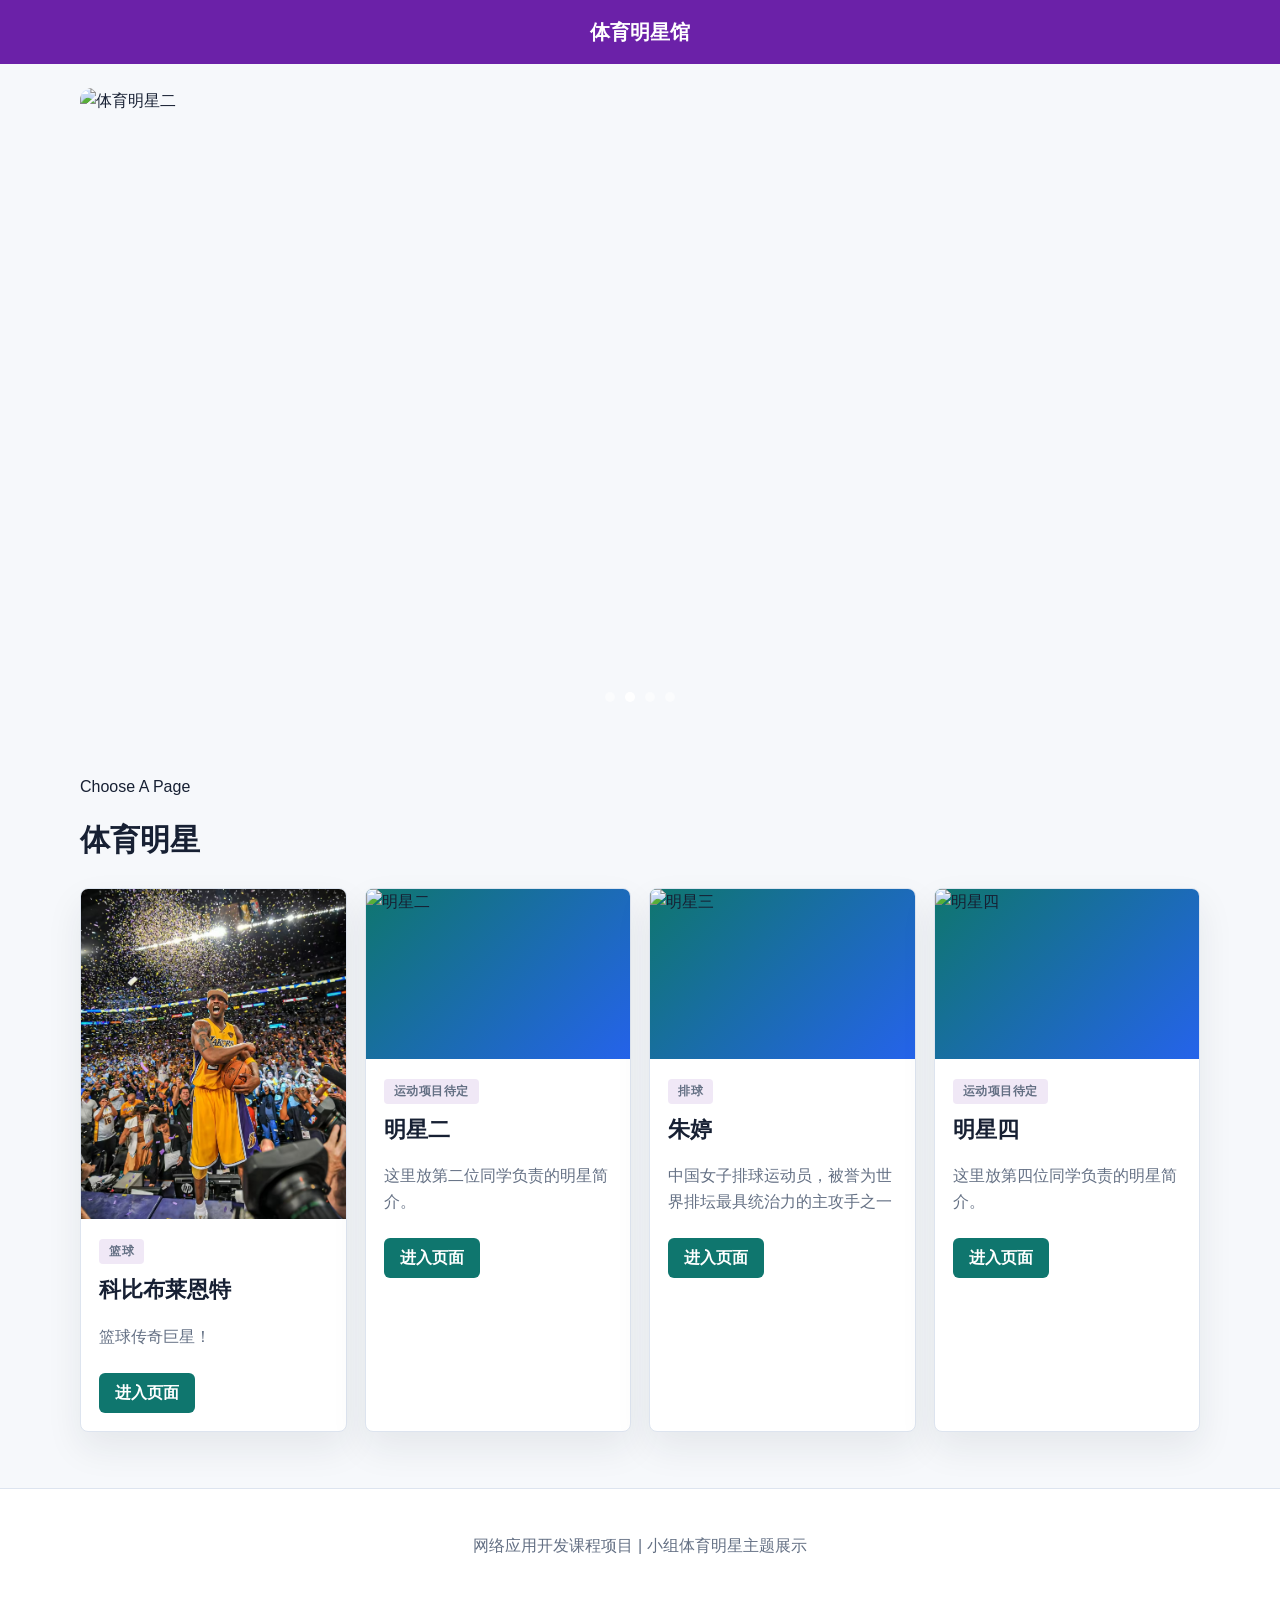
==== index.html @ 6e0d542e "添加朱婷" ====
<!DOCTYPE html>
<html lang="zh-CN">
<head>
  <meta charset="UTF-8">
  <meta name="viewport" content="width=device-width, initial-scale=1.0">
  <title>体育明星馆</title>
  <link rel="stylesheet" href="./css/main.css">
</head>
<body>
  <header class="site-header">
    <nav class="nav-bar" aria-label="主导航">
            <a class="brand" href="./index.html">体育明星馆</a>
    </nav>
  </header>

  <main>
    <section class="hero carousel" id="heroCarousel">
      <div class="carousel-track" id="carouselTrack">
        <a class="carousel-slide" href="./pages/zy/kobe.html">
          <img src="./picture/kebi.jpg" alt="科比布莱恩特">
        </a>
        <a class="carousel-slide" href="./pages/star2/index.html">
          <img src="https://images.unsplash.com/photo-1526237589252-09fe261e9edf?w=800&h=450&fit=crop" alt="体育明星二">
        </a>
        <a class="carousel-slide" href="./pages/star3/index.html">
          <img src="./picture/zhu-ting.jpg" alt="体育明星三">
        </a>
        <a class="carousel-slide" href="./pages/star4/index.html">
          <img src="https://images.unsplash.com/photo-1517649763962-0c623066013b?w=800&h=450&fit=crop" alt="体育明星四">
        </a>
      </div>
      <div class="carousel-indicators" id="carouselIndicators"></div>
    </section>

    <section class="section-wrap" aria-labelledby="gallery-title">
      <div class="section-heading">
        <p class="eyebrow">Choose A Page</p>
        <h2 id="gallery-title">体育明星</h2>
      </div>
            <div class="star-grid">
        <article class="star-card">
          <div class="card-media">
            <img src="./picture/kebi.jpg" alt="明星一" loading="lazy">
          </div>
          <div class="card-body">
            <p class="sport-tag">篮球</p>
            <h3>科比布莱恩特</h3>
            <p>篮球传奇巨星！</p>
            <a class="button" href="./pages/zy/kobe.html">进入页面</a>
          </div>
        </article>

        <article class="star-card">
          <div class="card-media">
            <img src="https://images.unsplash.com/photo-1526237589252-09fe261e9edf?w=400&h=260&fit=crop" alt="明星二" loading="lazy">
          </div>
          <div class="card-body">
            <p class="sport-tag">运动项目待定</p>
            <h3>明星二</h3>
            <p>这里放第二位同学负责的明星简介。</p>
            <a class="button" href="./pages/star2/index.html">进入页面</a>
          </div>
        </article>

        <article class="star-card">
          <div class="card-media">
            <img src="https://images.unsplash.com/photo-1552674605-db6ffd4facb5?w=400&h=260&fit=crop" alt="明星三" loading="lazy">
          </div>
          <div class="card-body">
            <p class="sport-tag">排球</p>
            <h3>朱婷</h3>
            <p>中国女子排球运动员，被誉为世界排坛最具统治力的主攻手之一</p>
            <a class="button" href="./pages/star3/index.html">进入页面</a>
          </div>
        </article>

        <article class="star-card">
          <div class="card-media">
            <img src="https://images.unsplash.com/photo-1517649763962-0c623066013b?w=400&h=260&fit=crop" alt="明星四" loading="lazy">
          </div>
          <div class="card-body">
            <p class="sport-tag">运动项目待定</p>
            <h3>明星四</h3>
            <p>这里放第四位同学负责的明星简介。</p>
            <a class="button" href="./pages/star4/index.html">进入页面</a>
          </div>
        </article>
      </div>
    </section>
  </main>

  <footer class="site-footer">
    <p>网络应用开发课程项目 | 小组体育明星主题展示</p>
  </footer>

  <script src="./js/main.js"></script>
</body>
</html>
---- css/main.css ----
:root {
  --bg: #f6f8fb;
  --panel: #ffffff;
  --text: #172033;
  --muted: #647084;
  --line: #dde4ef;
  --accent: #0f766e;
  --accent-dark: #115e59;
  --warm: #f97316;
}
* {
  box-sizing: border-box;
}

body {
  margin: 0;
  font-family: Arial, "Microsoft YaHei", sans-serif;
  color: var(--text);
  background: var(--bg);
  line-height: 1.6;
}

a {
  color: inherit;
  text-decoration: none;
}

.site-header {
  position: sticky;
  top: 0;
  z-index: 10;
  background: #6b21a8;
}

.nav-bar {
  width: min(1120px, calc(100% - 32px));
  margin: 0 auto;
  min-height: 64px;
  display: flex;
  align-items: center;
  justify-content: center;
  gap: 24px;
}

.brand {
  font-size: 20px;
  font-weight: 800;
  color: #ffffff;
}

  

.hero {
  position: relative;
  width: 100%;
  max-width: 1120px;
  margin: 24px auto;
  overflow: hidden;
  border-radius: 12px;
  aspect-ratio: 16 / 9;
  transition: transform 0.3s ease, box-shadow 0.3s ease;
  cursor: pointer;
}

.hero:hover {
  transform: translateY(-6px);
  box-shadow: 0 20px 40px rgba(0, 0, 0, 0.25);
}

.carousel-track {
  display: flex;
  width: 100%;
  height: 100%;
  transition: transform 0.5s ease;
}

.carousel-slide {
  flex: 0 0 100%;
  height: 100%;
  display: block;
}

.carousel-slide img {
  display: block;
  width: 100%;
  height: 100%;
  object-fit: cover;
}

.carousel-indicators {
  position: absolute;
  bottom: 16px;
  left: 50%;
  transform: translateX(-50%);
  z-index: 3;
  display: flex;
  gap: 10px;
}

.carousel-indicators span {
  width: 10px;
  height: 10px;
  border-radius: 50%;
  background: rgba(255, 255, 255, 0.5);
  cursor: pointer;
  transition: background 0.3s;
}

.carousel-indicators span.active {
  background: #ffffff;
}

.section-wrap {
  width: min(1120px, calc(100% - 32px));
  margin: 56px auto;
}

.section-heading {
  margin-bottom: 24px;
}

.section-heading h2 {
  margin: 0;
  font-size: 30px;
}

.star-grid {
  display: grid;
  grid-template-columns: repeat(4, minmax(0, 1fr));
  gap: 18px;
}

.star-card {
  overflow: hidden;
  background: var(--panel);
  border: 1px solid var(--line);
  border-radius: 8px;
  box-shadow: 0 16px 36px rgba(23, 32, 51, 0.08);
}

.card-media {
  min-height: 170px;
  overflow: hidden;
  background: linear-gradient(135deg, #0f766e, #2563eb);
}

.card-media img {
  display: block;
  width: 100%;
  height: 100%;
  object-fit: cover;
}

.card-body {
  padding: 18px;
}

.sport-tag {
  display: inline-block;
  margin: 0 0 8px;
  padding: 3px 10px;
  color: #6b21a8;
  font-size: 12px;
  font-weight: 700;
  letter-spacing: 0.5px;
  text-transform: uppercase;
  background: rgba(107, 33, 168, 0.1);
  border-radius: 4px;
}

.card-body h3 {
  margin: 0 0 8px;
  font-size: 22px;
}

.card-body p {
  color: var(--muted);
}

.button {
  display: inline-flex;
  align-items: center;
  justify-content: center;
  min-height: 40px;
  margin-top: 8px;
  padding: 0 16px;
  color: #ffffff;
  background: var(--accent);
  border-radius: 6px;
  font-weight: 700;
}

.button:hover {
  background: var(--accent-dark);
}

.site-footer {
  padding: 28px 16px;
  color: var(--muted);
  text-align: center;
  border-top: 1px solid var(--line);
  background: #ffffff;
}

@media (max-width: 900px) {
  .star-grid {
    grid-template-columns: repeat(2, minmax(0, 1fr));
  }
}

@media (max-width: 640px) {
  .nav-bar {
    align-items: flex-start;
    flex-direction: column;
    padding: 14px 0;
  }

  .star-grid {
    grid-template-columns: 1fr;
  }
}
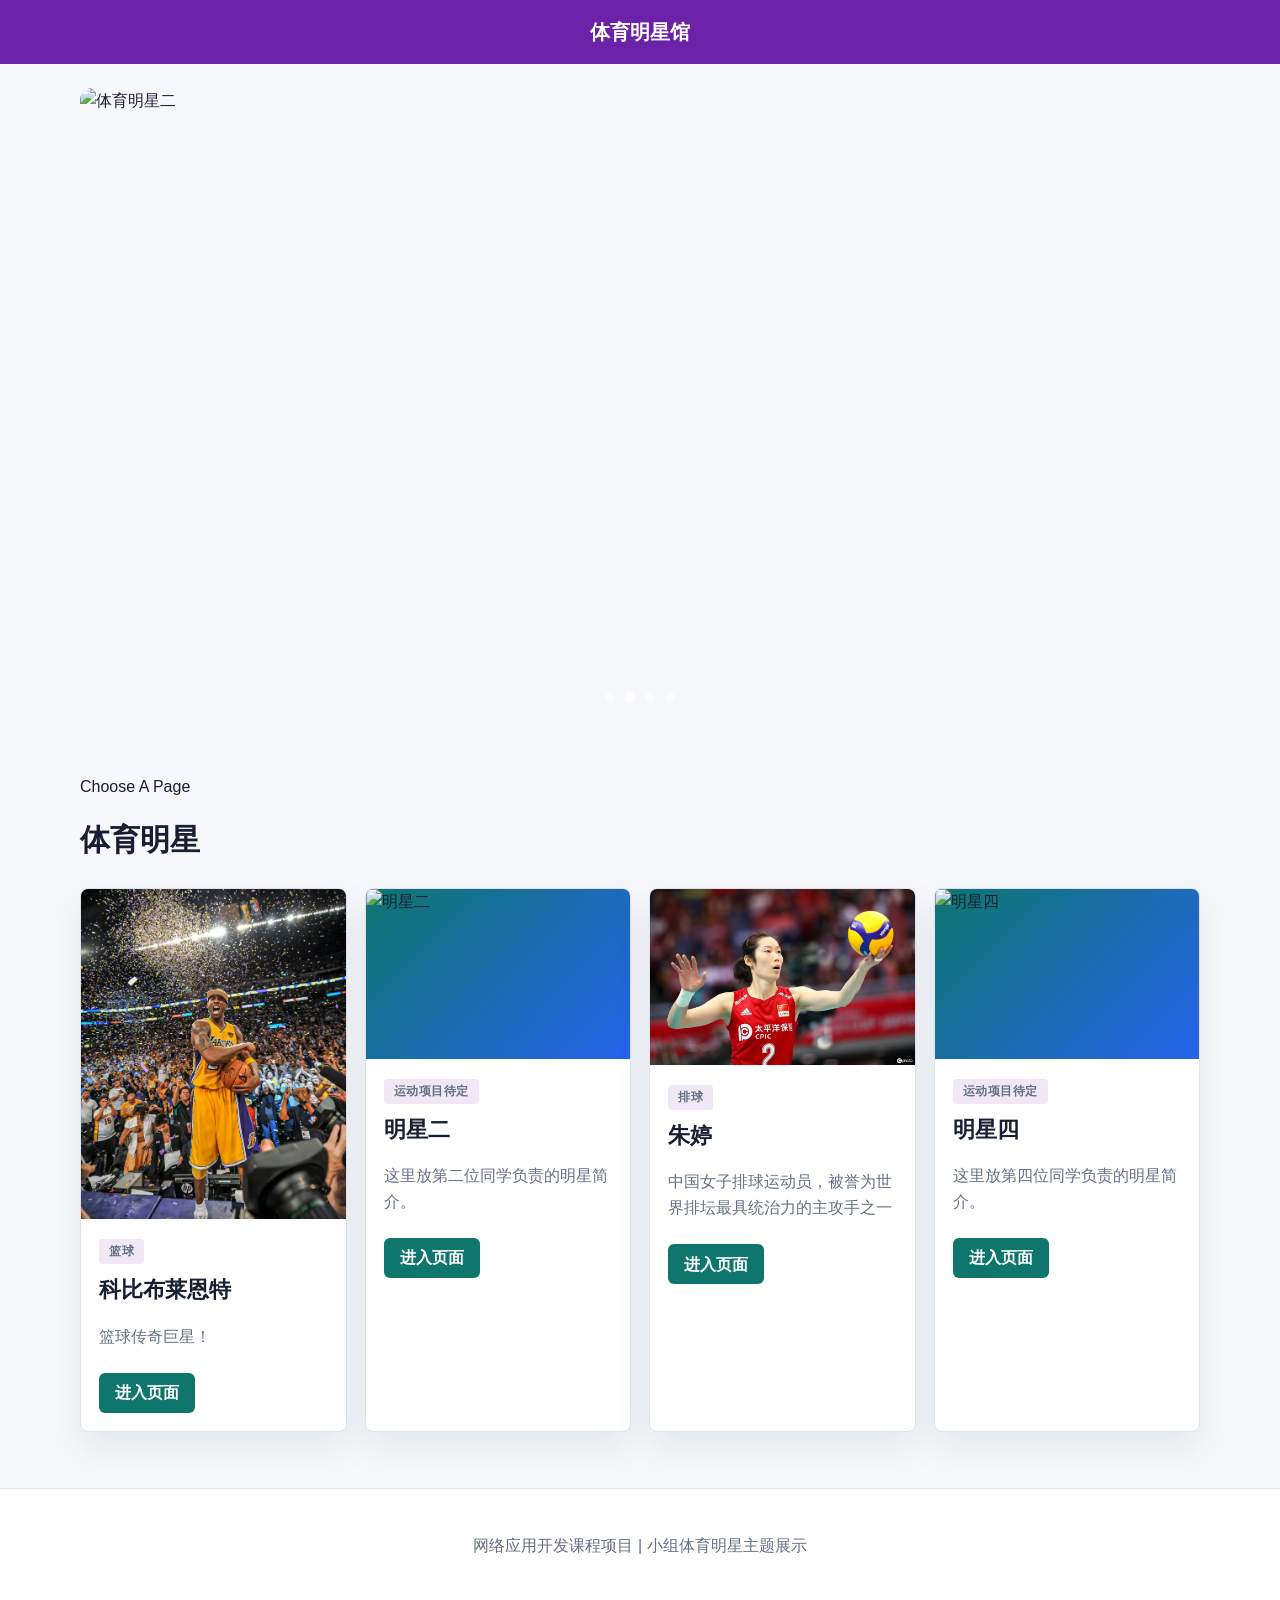
==== commit c474074c: "更新明星三的图片路径为本地文件" ====
--- a/index.html
+++ b/index.html
@@ -64,7 +64,7 @@
 
         <article class="star-card">
           <div class="card-media">
-            <img src="https://images.unsplash.com/photo-1552674605-db6ffd4facb5?w=400&h=260&fit=crop" alt="明星三" loading="lazy">
+            <img src="./picture/zhu-ting.jpg" alt="明星三" loading="lazy">
           </div>
           <div class="card-body">
             <p class="sport-tag">排球</p>
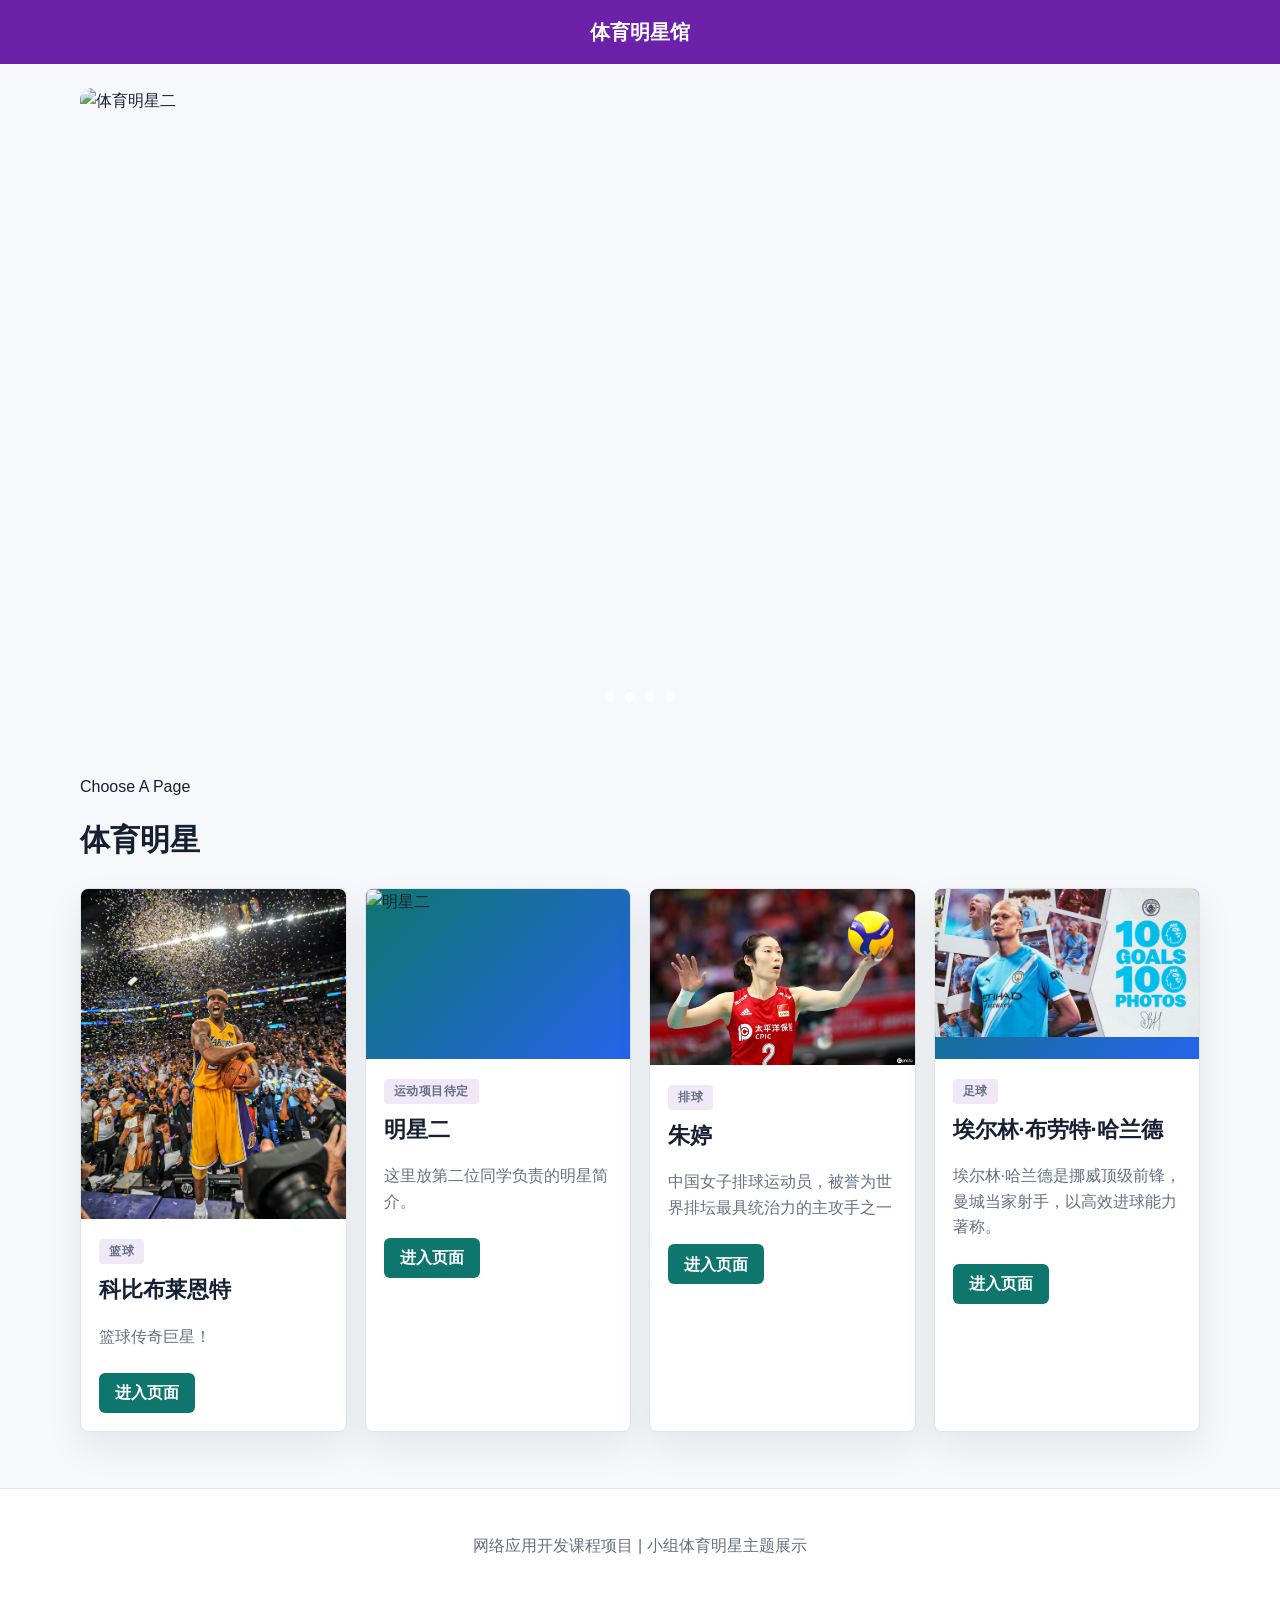
==== commit dd45b3e9: "更新明星四的图片路径" ====
--- a/index.html
+++ b/index.html
@@ -26,7 +26,7 @@
           <img src="./picture/zhu-ting.jpg" alt="体育明星三">
         </a>
         <a class="carousel-slide" href="./pages/star4/index.html">
-          <img src="https://images.unsplash.com/photo-1517649763962-0c623066013b?w=800&h=450&fit=crop" alt="体育明星四">
+          <img src="./pages/star4/assets/haaland-100-photos-poster.webp" alt="体育明星四">
         </a>
       </div>
       <div class="carousel-indicators" id="carouselIndicators"></div>
@@ -76,12 +76,12 @@
 
         <article class="star-card">
           <div class="card-media">
-            <img src="https://images.unsplash.com/photo-1517649763962-0c623066013b?w=400&h=260&fit=crop" alt="明星四" loading="lazy">
+            <img src="./pages/star4/assets/haaland-100-photos-poster.webp" alt="明星四" loading="lazy">
           </div>
           <div class="card-body">
-            <p class="sport-tag">运动项目待定</p>
-            <h3>明星四</h3>
-            <p>这里放第四位同学负责的明星简介。</p>
+            <p class="sport-tag">足球</p>
+            <h3>埃尔林·布劳特·哈兰德</h3>
+            <p>埃尔林·哈兰德是挪威顶级前锋，曼城当家射手，以高效进球能力著称。</p>
             <a class="button" href="./pages/star4/index.html">进入页面</a>
           </div>
         </article>
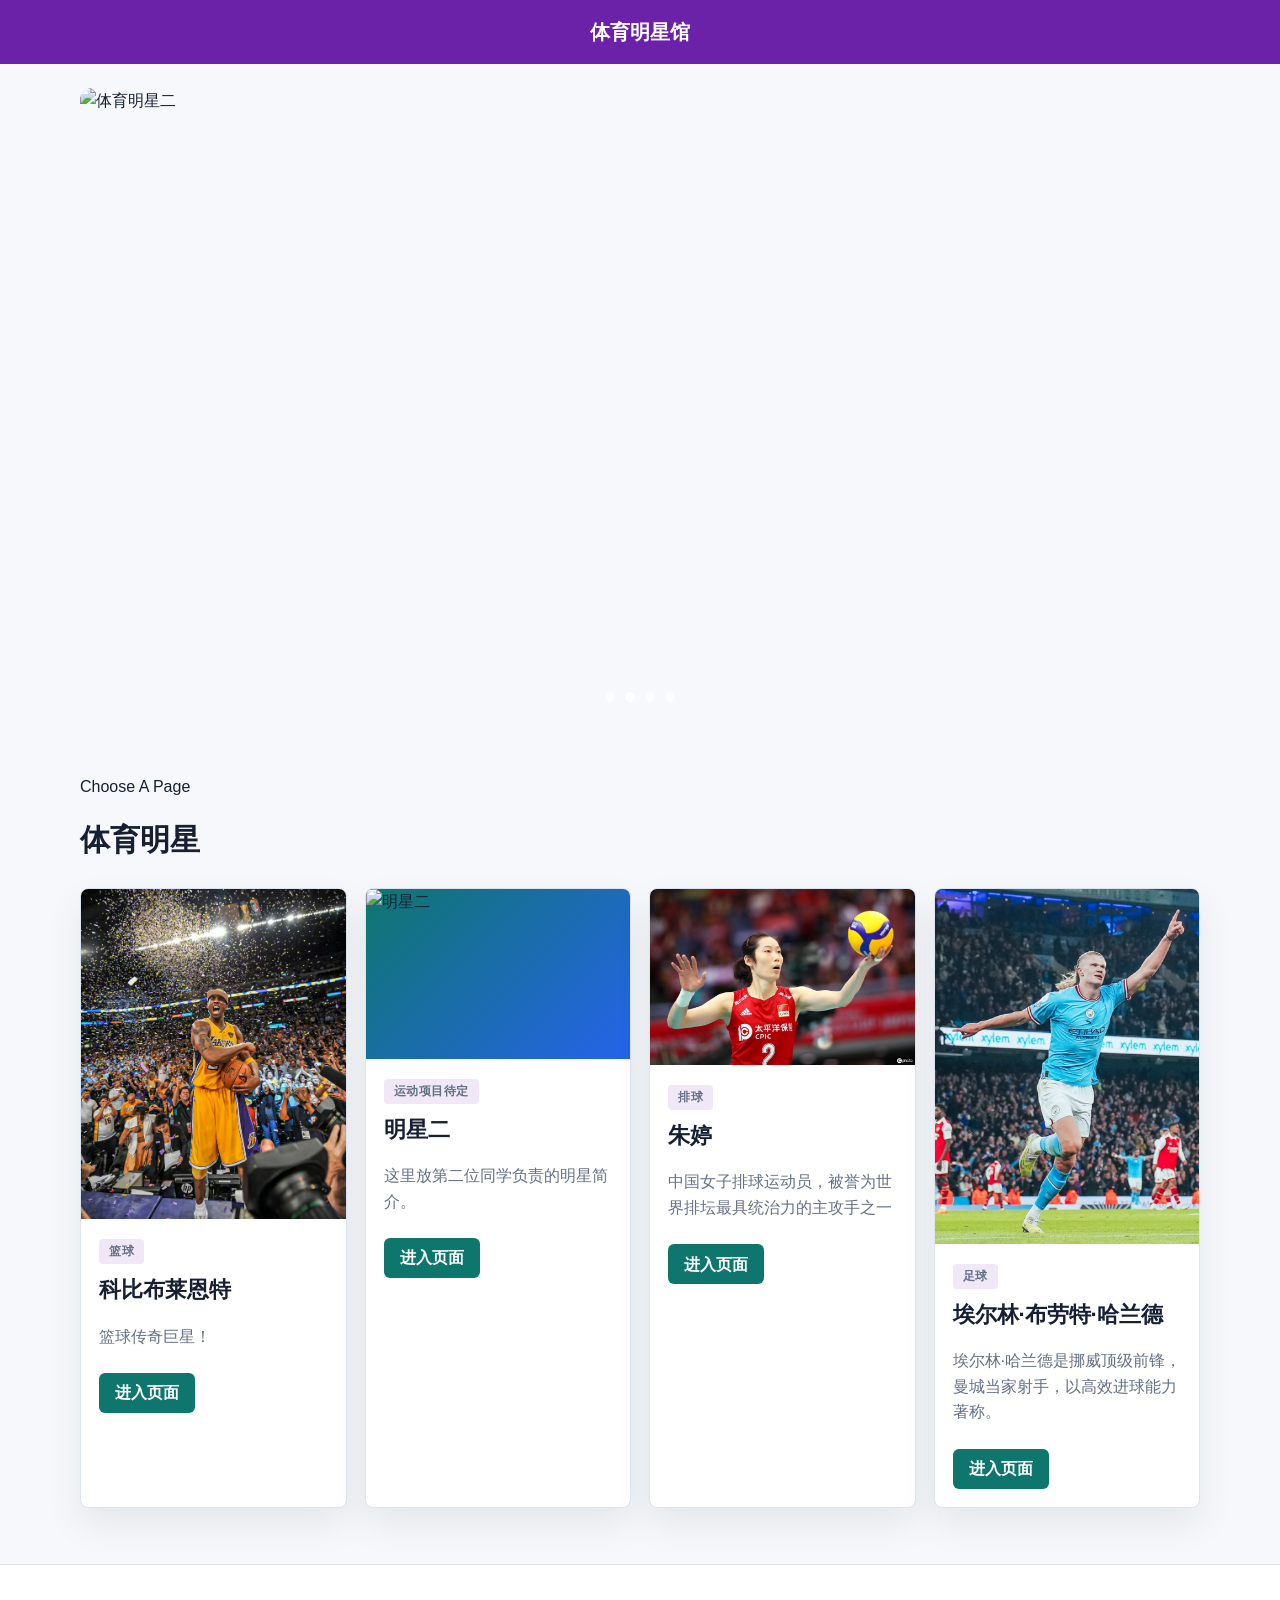
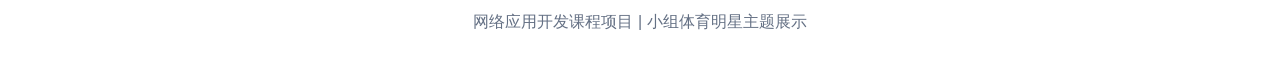
==== commit 9a3b0544: "更新明星四" ====
--- a/index.html
+++ b/index.html
@@ -76,7 +76,7 @@
 
         <article class="star-card">
           <div class="card-media">
-            <img src="./pages/star4/assets/haaland-100-photos-poster.webp" alt="明星四" loading="lazy">
+            <img src="./pages/star4/assets/aaaaaaaassss2.jpg" alt="明星四" loading="lazy">
           </div>
           <div class="card-body">
             <p class="sport-tag">足球</p>
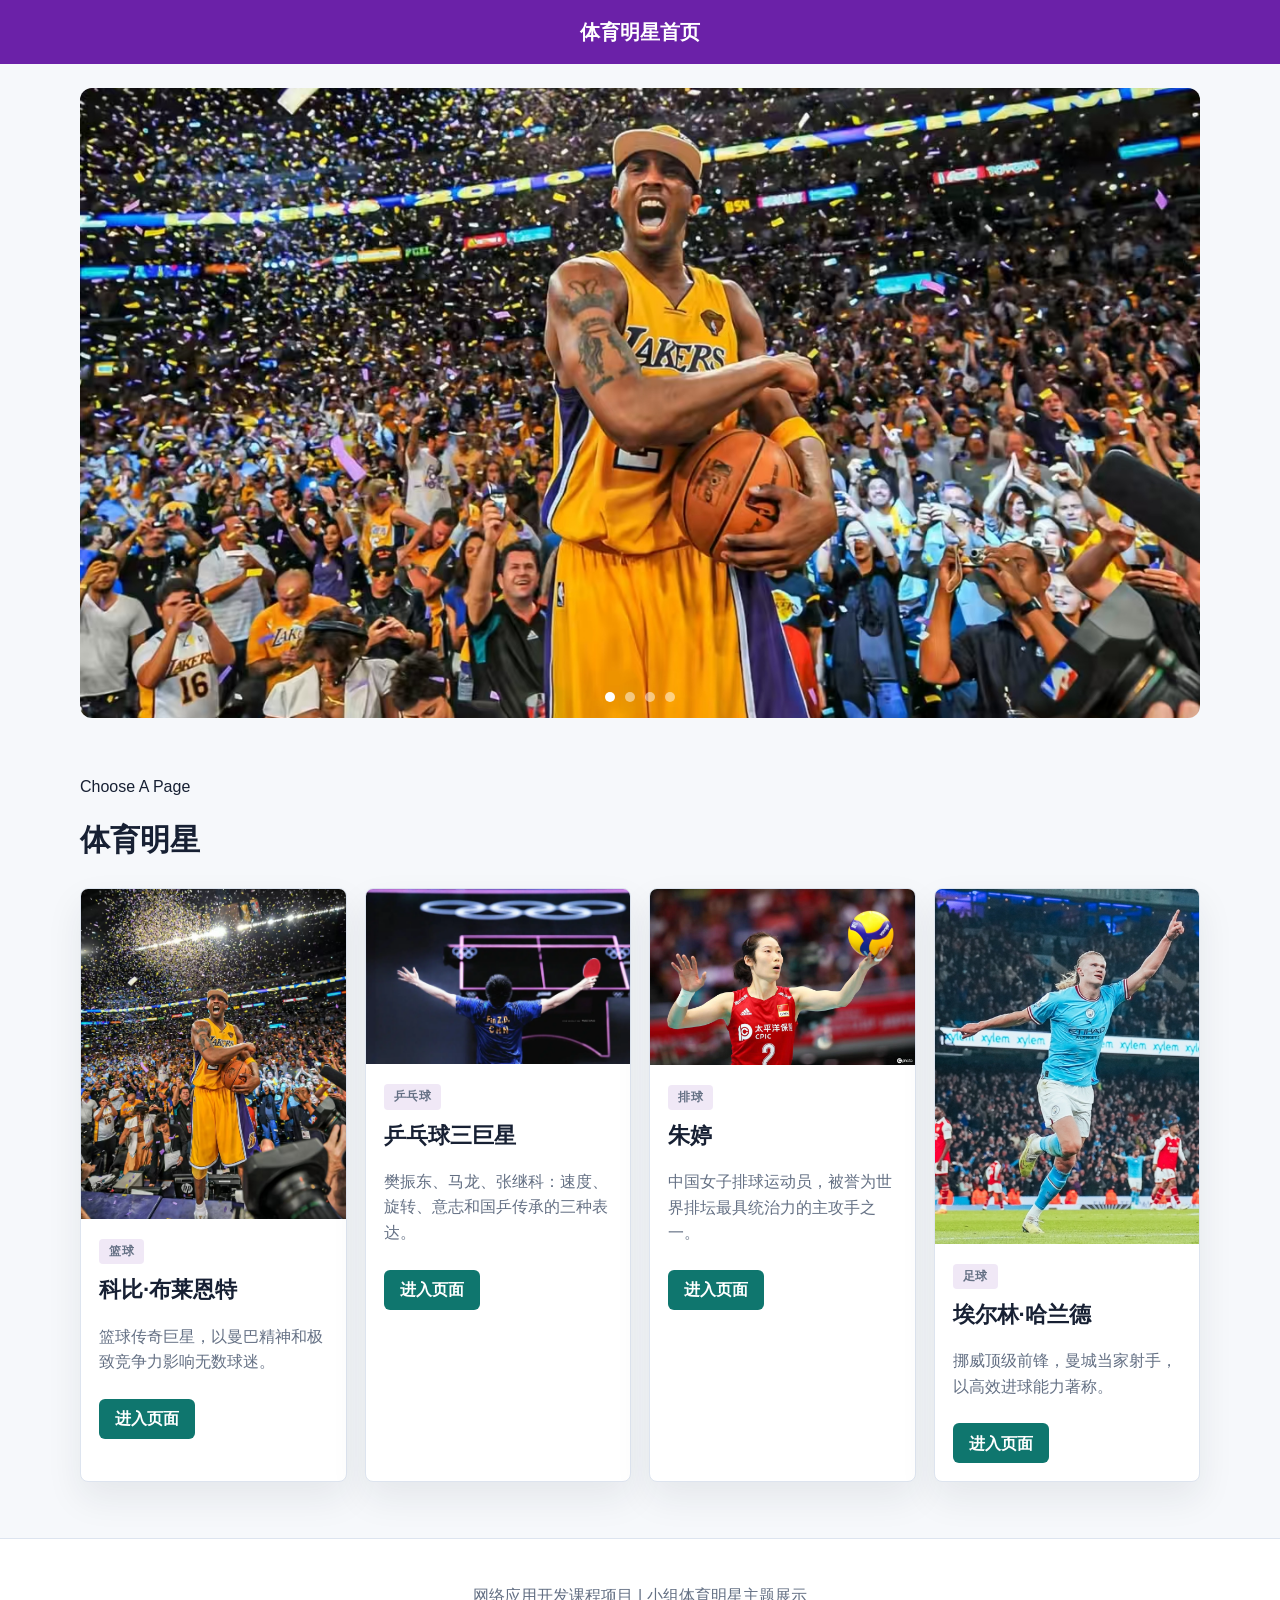
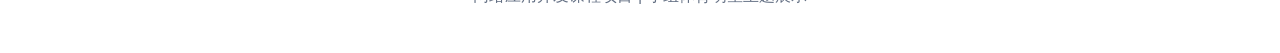
==== commit 3aa1c232: "增强 star2 页面，添加新的动画与样式 使用 Intersection Observer 为各区块及子元素实现了交错显示动画。 更新 CSS 变量，以改进主题配置与样式一致性。 重新设计主视觉区，" ====
--- a/index.html
+++ b/index.html
@@ -3,13 +3,13 @@
 <head>
   <meta charset="UTF-8">
   <meta name="viewport" content="width=device-width, initial-scale=1.0">
-  <title>体育明星馆</title>
+  <title>体育明星首页</title>
   <link rel="stylesheet" href="./css/main.css">
 </head>
 <body>
   <header class="site-header">
     <nav class="nav-bar" aria-label="主导航">
-            <a class="brand" href="./index.html">体育明星馆</a>
+      <a class="brand" href="./index.html">体育明星首页</a>
     </nav>
   </header>
 
@@ -20,13 +20,13 @@
           <img src="./picture/kebi.jpg" alt="科比布莱恩特">
         </a>
         <a class="carousel-slide" href="./pages/star2/index.html">
-          <img src="https://images.unsplash.com/photo-1526237589252-09fe261e9edf?w=800&h=450&fit=crop" alt="体育明星二">
+          <img src="./pages/star2/assets/fan-zhendong-1.png" alt="乒乓球三巨星">
         </a>
         <a class="carousel-slide" href="./pages/star3/index.html">
-          <img src="./picture/zhu-ting.jpg" alt="体育明星三">
+          <img src="./picture/zhu-ting.jpg" alt="朱婷">
         </a>
         <a class="carousel-slide" href="./pages/star4/index.html">
-          <img src="./pages/star4/assets/haaland-100-photos-poster.webp" alt="体育明星四">
+          <img src="./pages/star4/assets/haaland-100-photos-poster.webp" alt="埃尔林·哈兰德">
         </a>
       </div>
       <div class="carousel-indicators" id="carouselIndicators"></div>
@@ -37,51 +37,51 @@
         <p class="eyebrow">Choose A Page</p>
         <h2 id="gallery-title">体育明星</h2>
       </div>
-            <div class="star-grid">
+      <div class="star-grid">
         <article class="star-card">
           <div class="card-media">
-            <img src="./picture/kebi.jpg" alt="明星一" loading="lazy">
+            <img src="./picture/kebi.jpg" alt="科比布莱恩特" loading="lazy">
           </div>
           <div class="card-body">
             <p class="sport-tag">篮球</p>
-            <h3>科比布莱恩特</h3>
-            <p>篮球传奇巨星！</p>
+            <h3>科比·布莱恩特</h3>
+            <p>篮球传奇巨星，以曼巴精神和极致竞争力影响无数球迷。</p>
             <a class="button" href="./pages/zy/kobe.html">进入页面</a>
           </div>
         </article>
 
         <article class="star-card">
           <div class="card-media">
-            <img src="https://images.unsplash.com/photo-1526237589252-09fe261e9edf?w=400&h=260&fit=crop" alt="明星二" loading="lazy">
+            <img src="./pages/star2/assets/fan-zhendong-1.png" alt="乒乓球三巨星" loading="lazy">
           </div>
           <div class="card-body">
-            <p class="sport-tag">运动项目待定</p>
-            <h3>明星二</h3>
-            <p>这里放第二位同学负责的明星简介。</p>
+            <p class="sport-tag">乒乓球</p>
+            <h3>乒乓球三巨星</h3>
+            <p>樊振东、马龙、张继科：速度、旋转、意志和国乒传承的三种表达。</p>
             <a class="button" href="./pages/star2/index.html">进入页面</a>
           </div>
         </article>
 
         <article class="star-card">
           <div class="card-media">
-            <img src="./picture/zhu-ting.jpg" alt="明星三" loading="lazy">
+            <img src="./picture/zhu-ting.jpg" alt="朱婷" loading="lazy">
           </div>
           <div class="card-body">
             <p class="sport-tag">排球</p>
             <h3>朱婷</h3>
-            <p>中国女子排球运动员，被誉为世界排坛最具统治力的主攻手之一</p>
+            <p>中国女子排球运动员，被誉为世界排坛最具统治力的主攻手之一。</p>
             <a class="button" href="./pages/star3/index.html">进入页面</a>
           </div>
         </article>
 
         <article class="star-card">
           <div class="card-media">
-            <img src="./pages/star4/assets/aaaaaaaassss2.jpg" alt="明星四" loading="lazy">
+            <img src="./pages/star4/assets/aaaaaaaassss2.jpg" alt="埃尔林·哈兰德" loading="lazy">
           </div>
           <div class="card-body">
             <p class="sport-tag">足球</p>
-            <h3>埃尔林·布劳特·哈兰德</h3>
-            <p>埃尔林·哈兰德是挪威顶级前锋，曼城当家射手，以高效进球能力著称。</p>
+            <h3>埃尔林·哈兰德</h3>
+            <p>挪威顶级前锋，曼城当家射手，以高效进球能力著称。</p>
             <a class="button" href="./pages/star4/index.html">进入页面</a>
           </div>
         </article>
@@ -96,4 +96,3 @@
   <script src="./js/main.js"></script>
 </body>
 </html>
-
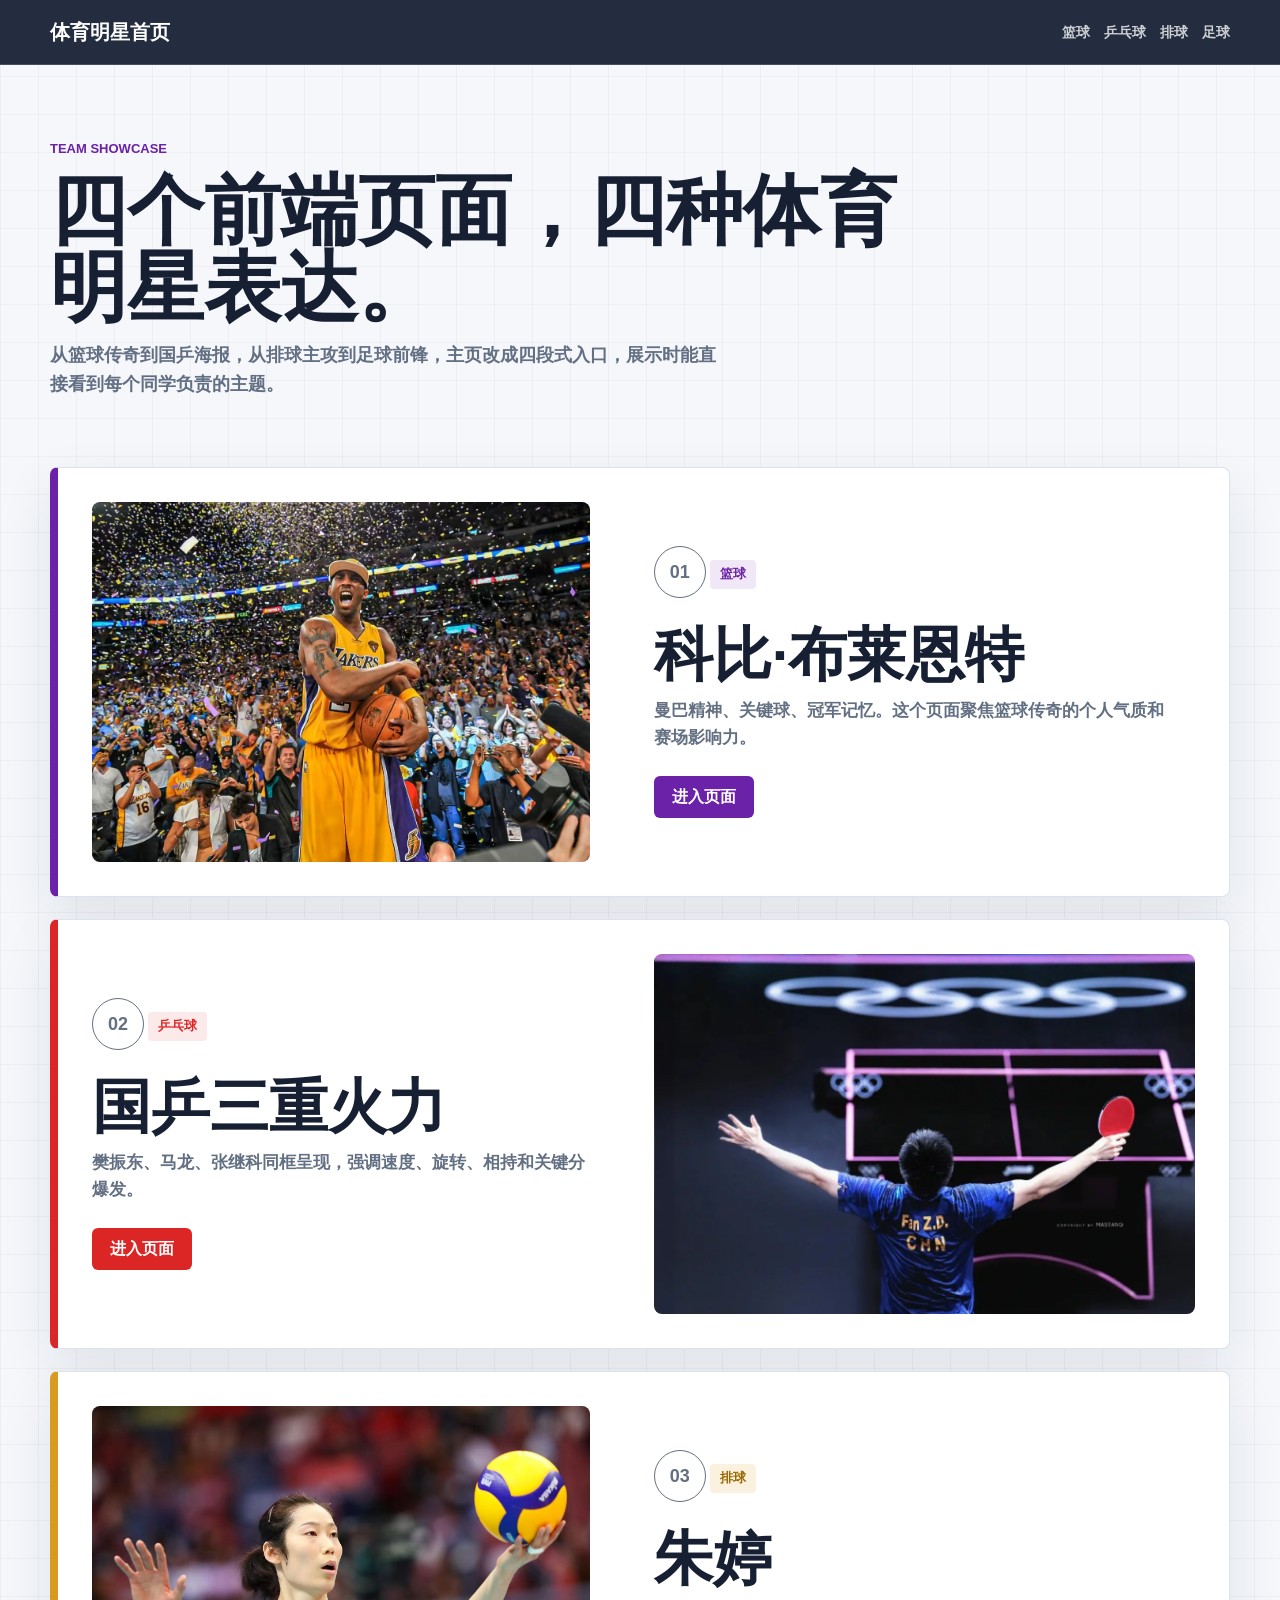
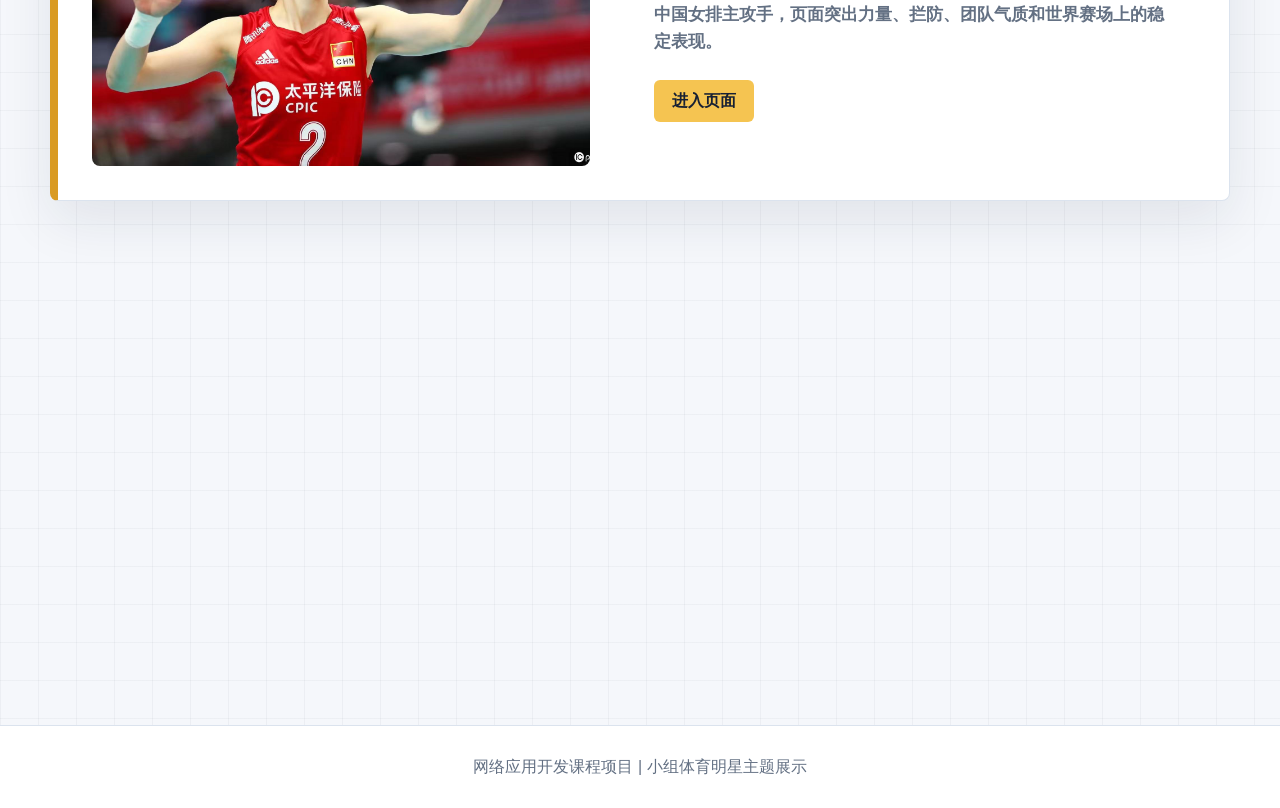
==== commit 2a289999: "优化主页四段式展示并重设计乒乓球页面" ====
--- a/index.html
+++ b/index.html
@@ -10,82 +10,74 @@
   <header class="site-header">
     <nav class="nav-bar" aria-label="主导航">
       <a class="brand" href="./index.html">体育明星首页</a>
+      <div class="nav-links">
+        <a href="#section-kobe">篮球</a>
+        <a href="#section-pingpong">乒乓球</a>
+        <a href="#section-volleyball">排球</a>
+        <a href="#section-football">足球</a>
+      </div>
     </nav>
   </header>
 
-  <main>
-    <section class="hero carousel" id="heroCarousel">
-      <div class="carousel-track" id="carouselTrack">
-        <a class="carousel-slide" href="./pages/zy/kobe.html">
+  <main class="home-shell">
+    <section class="home-intro" aria-labelledby="home-title">
+      <p class="eyebrow">Team Showcase</p>
+      <h1 id="home-title">四个前端页面，四种体育明星表达。</h1>
+      <p>从篮球传奇到国乒海报，从排球主攻到足球前锋，主页改成四段式入口，展示时能直接看到每个同学负责的主题。</p>
+    </section>
+
+    <section class="showcase-sections" aria-label="四个体育明星页面入口">
+      <article class="showcase-section section-kobe" id="section-kobe">
+        <a class="section-media" href="./pages/zy/kobe.html" aria-label="进入科比页面">
           <img src="./picture/kebi.jpg" alt="科比布莱恩特">
         </a>
-        <a class="carousel-slide" href="./pages/star2/index.html">
-          <img src="./pages/star2/assets/fan-zhendong-1.png" alt="乒乓球三巨星">
+        <div class="section-copy">
+          <span class="section-number">01</span>
+          <p class="sport-tag">篮球</p>
+          <h2>科比·布莱恩特</h2>
+          <p>曼巴精神、关键球、冠军记忆。这个页面聚焦篮球传奇的个人气质和赛场影响力。</p>
+          <a class="button" href="./pages/zy/kobe.html">进入页面</a>
+        </div>
+      </article>
+
+      <article class="showcase-section section-pingpong" id="section-pingpong">
+        <a class="section-media" href="./pages/star2/index.html" aria-label="进入乒乓球页面">
+          <img src="./pages/star2/assets/fan-zhendong-1.png" alt="樊振东乒乓球主题图">
         </a>
-        <a class="carousel-slide" href="./pages/star3/index.html">
+        <div class="section-copy">
+          <span class="section-number">02</span>
+          <p class="sport-tag">乒乓球</p>
+          <h2>国乒三重火力</h2>
+          <p>樊振东、马龙、张继科同框呈现，强调速度、旋转、相持和关键分爆发。</p>
+          <a class="button" href="./pages/star2/index.html">进入页面</a>
+        </div>
+      </article>
+
+      <article class="showcase-section section-volleyball" id="section-volleyball">
+        <a class="section-media" href="./pages/star3/index.html" aria-label="进入朱婷页面">
           <img src="./picture/zhu-ting.jpg" alt="朱婷">
         </a>
-        <a class="carousel-slide" href="./pages/star4/index.html">
+        <div class="section-copy">
+          <span class="section-number">03</span>
+          <p class="sport-tag">排球</p>
+          <h2>朱婷</h2>
+          <p>中国女排主攻手，页面突出力量、拦防、团队气质和世界赛场上的稳定表现。</p>
+          <a class="button" href="./pages/star3/index.html">进入页面</a>
+        </div>
+      </article>
+
+      <article class="showcase-section section-football" id="section-football">
+        <a class="section-media" href="./pages/star4/index.html" aria-label="进入哈兰德页面">
           <img src="./pages/star4/assets/haaland-100-photos-poster.webp" alt="埃尔林·哈兰德">
         </a>
-      </div>
-      <div class="carousel-indicators" id="carouselIndicators"></div>
-    </section>
-
-    <section class="section-wrap" aria-labelledby="gallery-title">
-      <div class="section-heading">
-        <p class="eyebrow">Choose A Page</p>
-        <h2 id="gallery-title">体育明星</h2>
-      </div>
-      <div class="star-grid">
-        <article class="star-card">
-          <div class="card-media">
-            <img src="./picture/kebi.jpg" alt="科比布莱恩特" loading="lazy">
-          </div>
-          <div class="card-body">
-            <p class="sport-tag">篮球</p>
-            <h3>科比·布莱恩特</h3>
-            <p>篮球传奇巨星，以曼巴精神和极致竞争力影响无数球迷。</p>
-            <a class="button" href="./pages/zy/kobe.html">进入页面</a>
-          </div>
-        </article>
-
-        <article class="star-card">
-          <div class="card-media">
-            <img src="./pages/star2/assets/fan-zhendong-1.png" alt="乒乓球三巨星" loading="lazy">
-          </div>
-          <div class="card-body">
-            <p class="sport-tag">乒乓球</p>
-            <h3>乒乓球三巨星</h3>
-            <p>樊振东、马龙、张继科：速度、旋转、意志和国乒传承的三种表达。</p>
-            <a class="button" href="./pages/star2/index.html">进入页面</a>
-          </div>
-        </article>
-
-        <article class="star-card">
-          <div class="card-media">
-            <img src="./picture/zhu-ting.jpg" alt="朱婷" loading="lazy">
-          </div>
-          <div class="card-body">
-            <p class="sport-tag">排球</p>
-            <h3>朱婷</h3>
-            <p>中国女子排球运动员，被誉为世界排坛最具统治力的主攻手之一。</p>
-            <a class="button" href="./pages/star3/index.html">进入页面</a>
-          </div>
-        </article>
-
-        <article class="star-card">
-          <div class="card-media">
-            <img src="./pages/star4/assets/aaaaaaaassss2.jpg" alt="埃尔林·哈兰德" loading="lazy">
-          </div>
-          <div class="card-body">
-            <p class="sport-tag">足球</p>
-            <h3>埃尔林·哈兰德</h3>
-            <p>挪威顶级前锋，曼城当家射手，以高效进球能力著称。</p>
-            <a class="button" href="./pages/star4/index.html">进入页面</a>
-          </div>
-        </article>
-      </div>
+        <div class="section-copy">
+          <span class="section-number">04</span>
+          <p class="sport-tag">足球</p>
+          <h2>埃尔林·哈兰德</h2>
+          <p>现代中锋、速度冲击、禁区终结。页面以球员档案和数据叙事呈现锋线效率。</p>
+          <a class="button" href="./pages/star4/index.html">进入页面</a>
+        </div>
+      </article>
     </section>
   </main>
 
--- a/css/main.css
+++ b/css/main.css
@@ -1,22 +1,33 @@
 :root {
-  --bg: #f6f8fb;
+  --bg: #f5f7fb;
   --panel: #ffffff;
   --text: #172033;
-  --muted: #647084;
-  --line: #dde4ef;
-  --accent: #0f766e;
-  --accent-dark: #115e59;
-  --warm: #f97316;
-}
+  --muted: #637083;
+  --line: #dbe3ee;
+  --purple: #6b21a8;
+  --teal: #0f766e;
+  --blue: #2563eb;
+  --red: #dc2626;
+  --gold: #d99a22;
+}
+
 * {
   box-sizing: border-box;
 }
 
+html {
+  scroll-behavior: smooth;
+}
+
 body {
   margin: 0;
   font-family: Arial, "Microsoft YaHei", sans-serif;
   color: var(--text);
-  background: var(--bg);
+  background:
+    linear-gradient(90deg, rgba(23, 32, 51, 0.04) 1px, transparent 1px),
+    linear-gradient(rgba(23, 32, 51, 0.035) 1px, transparent 1px),
+    var(--bg);
+  background-size: 38px 38px;
   line-height: 1.6;
 }
 
@@ -25,173 +36,246 @@
   text-decoration: none;
 }
 
+img {
+  max-width: 100%;
+}
+
 .site-header {
   position: sticky;
   top: 0;
-  z-index: 10;
-  background: #6b21a8;
+  z-index: 20;
+  border-bottom: 1px solid rgba(255, 255, 255, 0.16);
+  background: rgba(23, 32, 51, 0.94);
+  backdrop-filter: blur(14px);
 }
 
 .nav-bar {
-  width: min(1120px, calc(100% - 32px));
+  width: min(1180px, calc(100% - 32px));
+  min-height: 64px;
   margin: 0 auto;
-  min-height: 64px;
   display: flex;
   align-items: center;
-  justify-content: center;
-  gap: 24px;
+  justify-content: space-between;
+  gap: 20px;
 }
 
 .brand {
+  color: #ffffff;
   font-size: 20px;
   font-weight: 800;
-  color: #ffffff;
-}
-
-  
-
-.hero {
-  position: relative;
-  width: 100%;
-  max-width: 1120px;
-  margin: 24px auto;
+}
+
+.nav-links {
+  display: flex;
+  flex-wrap: wrap;
+  gap: 14px;
+  color: rgba(255, 255, 255, 0.78);
+  font-size: 14px;
+  font-weight: 700;
+}
+
+.nav-links a:hover {
+  color: #ffffff;
+}
+
+.home-shell {
+  width: min(1180px, calc(100% - 32px));
+  margin: 0 auto;
+}
+
+.home-intro {
+  min-height: 42vh;
+  display: grid;
+  align-content: center;
+  padding: 72px 0 42px;
+}
+
+.eyebrow,
+.sport-tag {
+  margin: 0;
+  color: var(--purple);
+  font-size: 13px;
+  font-weight: 800;
+  letter-spacing: 0;
+  text-transform: uppercase;
+}
+
+.home-intro h1 {
+  max-width: 850px;
+  margin: 12px 0 16px;
+  font-size: clamp(2.4rem, 6vw, 5.8rem);
+  line-height: 1;
+  letter-spacing: 0;
+}
+
+.home-intro p:last-child {
+  max-width: 680px;
+  margin: 0;
+  color: var(--muted);
+  font-size: 18px;
+  font-weight: 600;
+}
+
+.showcase-sections {
+  display: grid;
+  gap: 22px;
+  padding: 24px 0 72px;
+}
+
+.showcase-section {
+  min-height: 430px;
+  display: grid;
+  grid-template-columns: minmax(280px, 0.92fr) minmax(280px, 1fr);
+  gap: clamp(24px, 5vw, 64px);
+  align-items: center;
+  padding: clamp(18px, 3vw, 34px);
   overflow: hidden;
-  border-radius: 12px;
-  aspect-ratio: 16 / 9;
-  transition: transform 0.3s ease, box-shadow 0.3s ease;
-  cursor: pointer;
-}
-
-.hero:hover {
-  transform: translateY(-6px);
-  box-shadow: 0 20px 40px rgba(0, 0, 0, 0.25);
-}
-
-.carousel-track {
-  display: flex;
-  width: 100%;
-  height: 100%;
-  transition: transform 0.5s ease;
-}
-
-.carousel-slide {
-  flex: 0 0 100%;
-  height: 100%;
+  border: 1px solid var(--line);
+  border-radius: 8px;
+  background: var(--panel);
+  box-shadow: 0 20px 54px rgba(23, 32, 51, 0.09);
+}
+
+.showcase-section:nth-child(even) .section-media {
+  order: 2;
+}
+
+.section-media {
   display: block;
-}
-
-.carousel-slide img {
+  height: 360px;
+  overflow: hidden;
+  border-radius: 8px;
+  background: #172033;
+}
+
+.section-media img {
   display: block;
   width: 100%;
   height: 100%;
   object-fit: cover;
-}
-
-.carousel-indicators {
-  position: absolute;
-  bottom: 16px;
-  left: 50%;
-  transform: translateX(-50%);
-  z-index: 3;
-  display: flex;
-  gap: 10px;
-}
-
-.carousel-indicators span {
-  width: 10px;
-  height: 10px;
+  transition: transform 700ms ease;
+}
+
+.showcase-section:hover .section-media img {
+  transform: scale(1.035);
+}
+
+.section-copy {
+  min-width: 0;
+}
+
+.section-number {
+  display: inline-flex;
+  align-items: center;
+  justify-content: center;
+  width: 52px;
+  height: 52px;
+  margin-bottom: 20px;
+  border: 1px solid currentColor;
   border-radius: 50%;
-  background: rgba(255, 255, 255, 0.5);
-  cursor: pointer;
-  transition: background 0.3s;
-}
-
-.carousel-indicators span.active {
-  background: #ffffff;
-}
-
-.section-wrap {
-  width: min(1120px, calc(100% - 32px));
-  margin: 56px auto;
-}
-
-.section-heading {
-  margin-bottom: 24px;
-}
-
-.section-heading h2 {
-  margin: 0;
-  font-size: 30px;
-}
-
-.star-grid {
-  display: grid;
-  grid-template-columns: repeat(4, minmax(0, 1fr));
-  gap: 18px;
-}
-
-.star-card {
-  overflow: hidden;
-  background: var(--panel);
-  border: 1px solid var(--line);
-  border-radius: 8px;
-  box-shadow: 0 16px 36px rgba(23, 32, 51, 0.08);
-}
-
-.card-media {
-  min-height: 170px;
-  overflow: hidden;
-  background: linear-gradient(135deg, #0f766e, #2563eb);
-}
-
-.card-media img {
-  display: block;
-  width: 100%;
-  height: 100%;
-  object-fit: cover;
-}
-
-.card-body {
-  padding: 18px;
-}
-
-.sport-tag {
-  display: inline-block;
-  margin: 0 0 8px;
-  padding: 3px 10px;
-  color: #6b21a8;
-  font-size: 12px;
-  font-weight: 700;
-  letter-spacing: 0.5px;
-  text-transform: uppercase;
-  background: rgba(107, 33, 168, 0.1);
-  border-radius: 4px;
-}
-
-.card-body h3 {
-  margin: 0 0 8px;
-  font-size: 22px;
-}
-
-.card-body p {
   color: var(--muted);
+  font-size: 18px;
+  font-weight: 900;
+}
+
+.section-copy h2 {
+  margin: 8px 0 12px;
+  font-size: clamp(2rem, 4.6vw, 4.6rem);
+  line-height: 1;
+  letter-spacing: 0;
+}
+
+.section-copy p:not(.sport-tag) {
+  max-width: 520px;
+  margin: 0;
+  color: var(--muted);
+  font-size: 17px;
+  font-weight: 600;
 }
 
 .button {
   display: inline-flex;
   align-items: center;
   justify-content: center;
-  min-height: 40px;
-  margin-top: 8px;
-  padding: 0 16px;
-  color: #ffffff;
-  background: var(--accent);
+  min-height: 42px;
+  margin-top: 24px;
+  padding: 0 18px;
   border-radius: 6px;
-  font-weight: 700;
+  color: #ffffff;
+  background: var(--teal);
+  font-weight: 800;
 }
 
 .button:hover {
-  background: var(--accent-dark);
+  background: #115e59;
+}
+
+.section-kobe {
+  border-left: 8px solid var(--purple);
+}
+
+.section-pingpong {
+  border-left: 8px solid var(--red);
+}
+
+.section-volleyball {
+  border-left: 8px solid var(--gold);
+}
+
+.section-football {
+  border-left: 8px solid var(--blue);
+}
+
+.section-kobe .button,
+.section-kobe .sport-tag {
+  background: rgba(107, 33, 168, 0.1);
+  color: var(--purple);
+}
+
+.section-kobe .button {
+  color: #ffffff;
+  background: var(--purple);
+}
+
+.section-pingpong .button,
+.section-pingpong .sport-tag {
+  background: rgba(220, 38, 38, 0.1);
+  color: var(--red);
+}
+
+.section-pingpong .button {
+  color: #ffffff;
+  background: var(--red);
+}
+
+.section-volleyball .button,
+.section-volleyball .sport-tag {
+  background: rgba(217, 154, 34, 0.14);
+  color: #9a6700;
+}
+
+.section-volleyball .button {
+  color: #172033;
+  background: #f5c451;
+}
+
+.section-football .button,
+.section-football .sport-tag {
+  background: rgba(37, 99, 235, 0.1);
+  color: var(--blue);
+}
+
+.section-football .button {
+  color: #ffffff;
+  background: var(--blue);
+}
+
+.sport-tag {
+  display: inline-flex;
+  min-height: 28px;
+  align-items: center;
+  padding: 4px 10px;
+  border-radius: 4px;
 }
 
 .site-footer {
@@ -202,9 +286,35 @@
   background: #ffffff;
 }
 
-@media (max-width: 900px) {
-  .star-grid {
-    grid-template-columns: repeat(2, minmax(0, 1fr));
+.site-footer p {
+  margin: 0;
+}
+
+.reveal-section {
+  opacity: 0;
+  transform: translateY(26px);
+  transition:
+    opacity 700ms ease,
+    transform 700ms ease;
+}
+
+.reveal-section.is-visible {
+  opacity: 1;
+  transform: translateY(0);
+}
+
+@media (max-width: 860px) {
+  .showcase-section,
+  .showcase-section:nth-child(even) {
+    grid-template-columns: 1fr;
+  }
+
+  .showcase-section:nth-child(even) .section-media {
+    order: initial;
+  }
+
+  .section-media {
+    height: 320px;
   }
 }
 
@@ -215,8 +325,48 @@
     padding: 14px 0;
   }
 
-  .star-grid {
-    grid-template-columns: 1fr;
-  }
-}
-
+  .home-shell {
+    width: min(100% - 24px, 1180px);
+  }
+
+  .home-intro {
+    min-height: auto;
+    padding: 54px 0 28px;
+  }
+
+  .home-intro h1 {
+    font-size: clamp(2.1rem, 12vw, 3.7rem);
+  }
+
+  .home-intro p:last-child,
+  .section-copy p:not(.sport-tag) {
+    font-size: 16px;
+  }
+
+  .showcase-section {
+    min-height: 0;
+    padding: 16px;
+  }
+
+  .section-media {
+    height: 260px;
+  }
+
+  .section-copy h2 {
+    font-size: clamp(1.9rem, 10vw, 3rem);
+  }
+}
+
+@media (prefers-reduced-motion: reduce) {
+  *,
+  *::before,
+  *::after {
+    scroll-behavior: auto !important;
+    transition-duration: 1ms !important;
+  }
+
+  .reveal-section {
+    opacity: 1;
+    transform: none;
+  }
+}
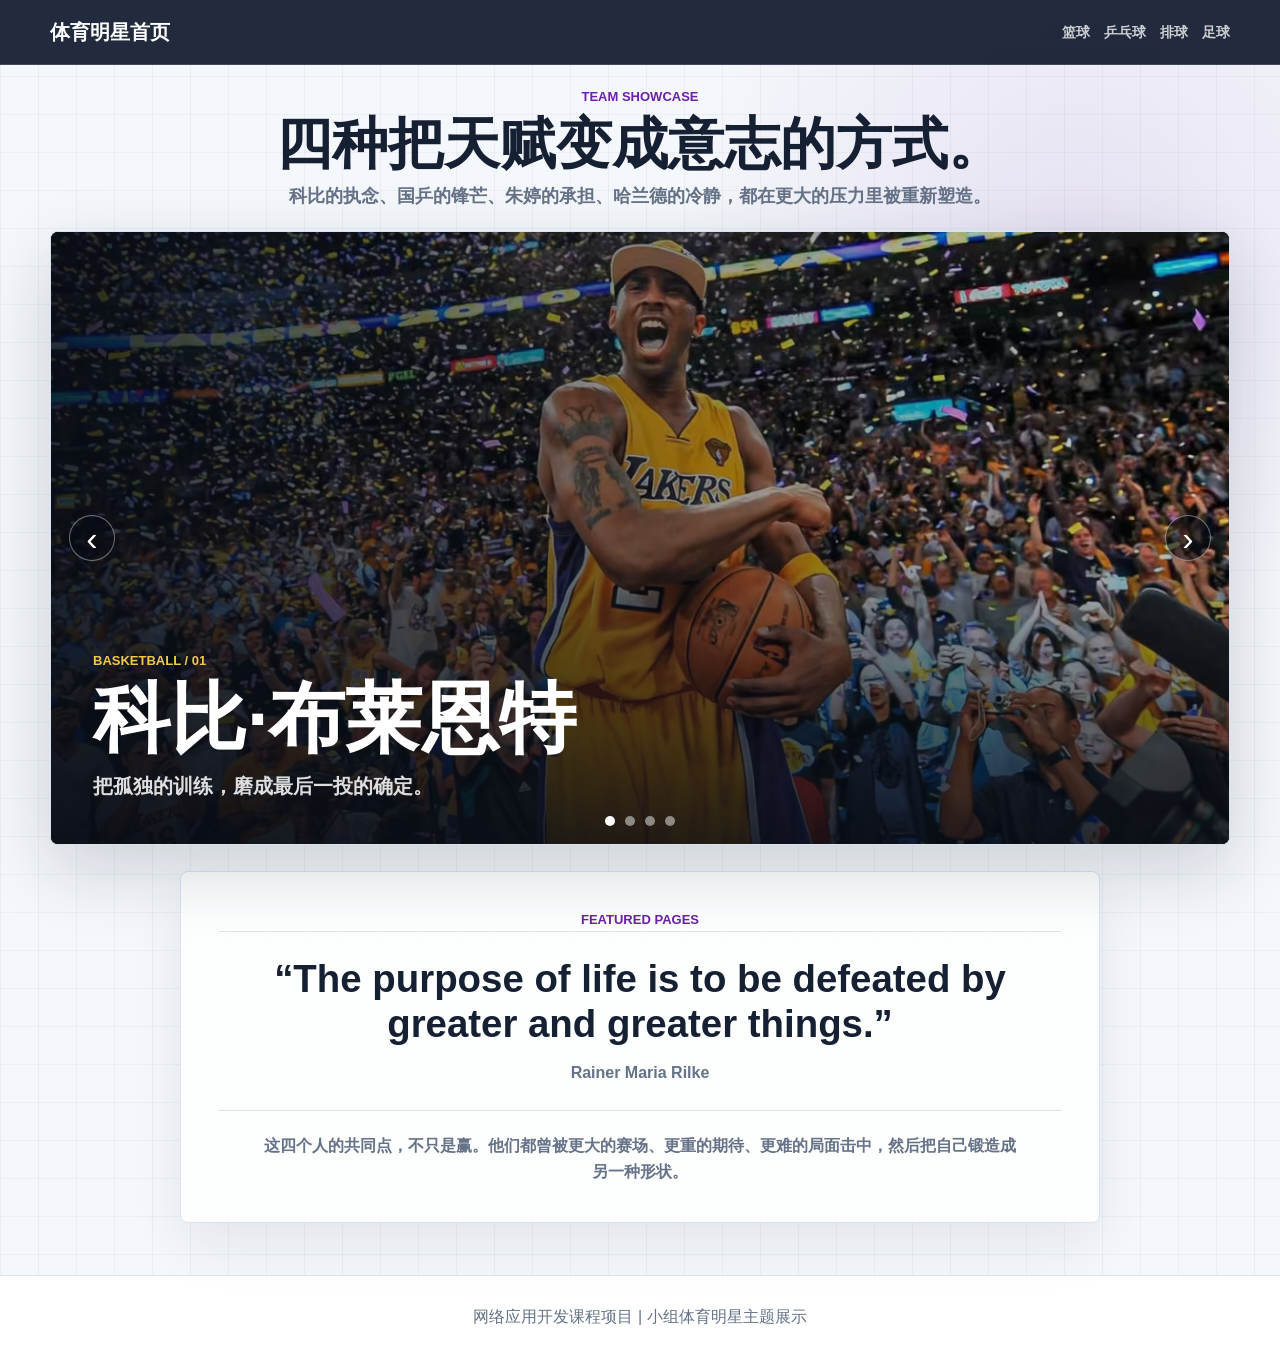
==== commit 50f5e66b: "修改前端添加轮播图" ====
--- a/index.html
+++ b/index.html
@@ -11,73 +11,66 @@
     <nav class="nav-bar" aria-label="主导航">
       <a class="brand" href="./index.html">体育明星首页</a>
       <div class="nav-links">
-        <a href="#section-kobe">篮球</a>
-        <a href="#section-pingpong">乒乓球</a>
-        <a href="#section-volleyball">排球</a>
-        <a href="#section-football">足球</a>
+        <a href="./pages/zy/kobe.html">篮球</a>
+        <a href="./pages/star2/index.html">乒乓球</a>
+        <a href="./pages/star3/index.html">排球</a>
+        <a href="./pages/star4/index.html">足球</a>
       </div>
     </nav>
   </header>
 
-  <main class="home-shell">
-    <section class="home-intro" aria-labelledby="home-title">
+  <main class="home-shell home-hero">
+    <section class="hero-copy" aria-labelledby="home-title">
       <p class="eyebrow">Team Showcase</p>
-      <h1 id="home-title">四个前端页面，四种体育明星表达。</h1>
-      <p>从篮球传奇到国乒海报，从排球主攻到足球前锋，主页改成四段式入口，展示时能直接看到每个同学负责的主题。</p>
+      <h1 id="home-title">四种把天赋变成意志的方式。</h1>
+      <p>科比的执念、国乒的锋芒、朱婷的承担、哈兰德的冷静，都在更大的压力里被重新塑造。</p>
     </section>
 
-    <section class="showcase-sections" aria-label="四个体育明星页面入口">
-      <article class="showcase-section section-kobe" id="section-kobe">
-        <a class="section-media" href="./pages/zy/kobe.html" aria-label="进入科比页面">
-          <img src="./picture/kebi.jpg" alt="科比布莱恩特">
-        </a>
-        <div class="section-copy">
-          <span class="section-number">01</span>
-          <p class="sport-tag">篮球</p>
-          <h2>科比·布莱恩特</h2>
-          <p>曼巴精神、关键球、冠军记忆。这个页面聚焦篮球传奇的个人气质和赛场影响力。</p>
-          <a class="button" href="./pages/zy/kobe.html">进入页面</a>
+    <section class="hero-carousel" id="heroCarousel" aria-label="人物轮播图">
+      <div class="carousel-shell">
+        <div class="carousel-track" id="carouselTrack">
+          <a class="carousel-slide" href="./pages/zy/kobe.html" aria-label="进入科比页面">
+            <img src="./picture/kebi.jpg" alt="科比布莱恩特">
+            <span class="slide-kicker">Basketball / 01</span>
+            <strong>科比·布莱恩特</strong>
+            <em>把孤独的训练，磨成最后一投的确定。</em>
+          </a>
+
+          <a class="carousel-slide" href="./pages/star2/index.html" aria-label="进入乒乓球页面">
+            <img src="./pages/star2/assets/fan-zhendong-1.png" alt="樊振东乒乓球主题图">
+            <span class="slide-kicker">Table Tennis / 02</span>
+            <strong>国乒三重火力</strong>
+            <em>在最快的回合里，完成判断、旋转和爆发。</em>
+          </a>
+
+          <a class="carousel-slide" href="./pages/star3/index.html" aria-label="进入朱婷页面">
+            <img src="./picture/zhu-ting.jpg" alt="朱婷">
+            <span class="slide-kicker">Volleyball / 03</span>
+            <strong>朱婷</strong>
+            <em>把高度、力量和责任，举成团队的中心。</em>
+          </a>
+
+          <a class="carousel-slide" href="./pages/star4/index.html" aria-label="进入哈兰德页面">
+            <img src="./pages/star4/assets/haaland-100-photos-poster.webp" alt="埃尔林·哈兰德">
+            <span class="slide-kicker">Football / 04</span>
+            <strong>埃尔林·哈兰德</strong>
+            <em>用极少的触球，把机会变成比分。</em>
+          </a>
         </div>
-      </article>
 
-      <article class="showcase-section section-pingpong" id="section-pingpong">
-        <a class="section-media" href="./pages/star2/index.html" aria-label="进入乒乓球页面">
-          <img src="./pages/star2/assets/fan-zhendong-1.png" alt="樊振东乒乓球主题图">
-        </a>
-        <div class="section-copy">
-          <span class="section-number">02</span>
-          <p class="sport-tag">乒乓球</p>
-          <h2>国乒三重火力</h2>
-          <p>樊振东、马龙、张继科同框呈现，强调速度、旋转、相持和关键分爆发。</p>
-          <a class="button" href="./pages/star2/index.html">进入页面</a>
-        </div>
-      </article>
+        <button class="carousel-control carousel-control-prev" id="carouselPrev" type="button" aria-label="上一张">‹</button>
+        <button class="carousel-control carousel-control-next" id="carouselNext" type="button" aria-label="下一张">›</button>
+        <div class="carousel-indicators" id="carouselIndicators" aria-label="轮播指示器"></div>
+      </div>
+    </section>
 
-      <article class="showcase-section section-volleyball" id="section-volleyball">
-        <a class="section-media" href="./pages/star3/index.html" aria-label="进入朱婷页面">
-          <img src="./picture/zhu-ting.jpg" alt="朱婷">
-        </a>
-        <div class="section-copy">
-          <span class="section-number">03</span>
-          <p class="sport-tag">排球</p>
-          <h2>朱婷</h2>
-          <p>中国女排主攻手，页面突出力量、拦防、团队气质和世界赛场上的稳定表现。</p>
-          <a class="button" href="./pages/star3/index.html">进入页面</a>
-        </div>
-      </article>
-
-      <article class="showcase-section section-football" id="section-football">
-        <a class="section-media" href="./pages/star4/index.html" aria-label="进入哈兰德页面">
-          <img src="./pages/star4/assets/haaland-100-photos-poster.webp" alt="埃尔林·哈兰德">
-        </a>
-        <div class="section-copy">
-          <span class="section-number">04</span>
-          <p class="sport-tag">足球</p>
-          <h2>埃尔林·哈兰德</h2>
-          <p>现代中锋、速度冲击、禁区终结。页面以球员档案和数据叙事呈现锋线效率。</p>
-          <a class="button" href="./pages/star4/index.html">进入页面</a>
-        </div>
-      </article>
+    <section class="carousel-copy-below" aria-labelledby="carousel-title">
+      <p class="eyebrow" id="carousel-title">Featured Pages</p>
+      <blockquote class="carouselSignature" id="carouselSignature">
+        <p>“The purpose of life is to be defeated by greater and greater things.”</p>
+        <cite>Rainer Maria Rilke</cite>
+      </blockquote>
+      <p class="signature-note">这四个人的共同点，不只是赢。他们都曾被更大的赛场、更重的期待、更难的局面击中，然后把自己锻造成另一种形状。</p>
     </section>
   </main>
 
--- a/css/main.css
+++ b/css/main.css
@@ -1,14 +1,13 @@
 :root {
-  --bg: #f5f7fb;
+  --bg: #f4f7fb;
   --panel: #ffffff;
-  --text: #172033;
-  --muted: #637083;
-  --line: #dbe3ee;
+  --text: #162033;
+  --muted: #657287;
+  --line: #d9e2ee;
+  --nav: #172033;
   --purple: #6b21a8;
   --teal: #0f766e;
-  --blue: #2563eb;
-  --red: #dc2626;
-  --gold: #d99a22;
+  --gold: #d69b2d;
 }
 
 * {
@@ -21,13 +20,15 @@
 
 body {
   margin: 0;
+  min-height: 100vh;
   font-family: Arial, "Microsoft YaHei", sans-serif;
   color: var(--text);
   background:
-    linear-gradient(90deg, rgba(23, 32, 51, 0.04) 1px, transparent 1px),
-    linear-gradient(rgba(23, 32, 51, 0.035) 1px, transparent 1px),
+    linear-gradient(90deg, rgba(22, 32, 51, 0.045) 1px, transparent 1px),
+    linear-gradient(rgba(22, 32, 51, 0.035) 1px, transparent 1px),
+    radial-gradient(circle at 84% 18%, rgba(107, 33, 168, 0.1), transparent 26%),
     var(--bg);
-  background-size: 38px 38px;
+  background-size: 38px 38px, 38px 38px, auto, auto;
   line-height: 1.6;
 }
 
@@ -43,9 +44,9 @@
 .site-header {
   position: sticky;
   top: 0;
-  z-index: 20;
-  border-bottom: 1px solid rgba(255, 255, 255, 0.16);
-  background: rgba(23, 32, 51, 0.94);
+  z-index: 30;
+  border-bottom: 1px solid rgba(255, 255, 255, 0.14);
+  background: rgba(23, 32, 51, 0.95);
   backdrop-filter: blur(14px);
 }
 
@@ -62,7 +63,7 @@
 .brand {
   color: #ffffff;
   font-size: 20px;
-  font-weight: 800;
+  font-weight: 900;
 }
 
 .nav-links {
@@ -71,7 +72,7 @@
   gap: 14px;
   color: rgba(255, 255, 255, 0.78);
   font-size: 14px;
-  font-weight: 700;
+  font-weight: 800;
 }
 
 .nav-links a:hover {
@@ -83,199 +84,244 @@
   margin: 0 auto;
 }
 
-.home-intro {
-  min-height: 42vh;
+.home-hero {
+  min-height: calc(100vh - 64px);
   display: grid;
+  place-items: center;
   align-content: center;
-  padding: 72px 0 42px;
+  gap: 20px;
+  padding: 22px 0 52px;
+}
+
+.hero-copy {
+  width: 100%;
+  padding: 0;
+  text-align: center;
 }
 
 .eyebrow,
-.sport-tag {
+.slide-kicker {
   margin: 0;
   color: var(--purple);
   font-size: 13px;
-  font-weight: 800;
+  font-weight: 900;
   letter-spacing: 0;
   text-transform: uppercase;
 }
 
-.home-intro h1 {
-  max-width: 850px;
-  margin: 12px 0 16px;
-  font-size: clamp(2.4rem, 6vw, 5.8rem);
+.hero-copy h1 {
+  max-width: 860px;
+  margin: 8px auto 10px;
+  font-size: clamp(2rem, 4.4vw, 4rem);
   line-height: 1;
   letter-spacing: 0;
-}
-
-.home-intro p:last-child {
-  max-width: 680px;
-  margin: 0;
+  overflow-wrap: anywhere;
+}
+
+.hero-copy p:last-child {
+  max-width: 720px;
+  margin: 0 auto;
   color: var(--muted);
   font-size: 18px;
-  font-weight: 600;
-}
-
-.showcase-sections {
+  font-weight: 700;
+}
+
+.hero-carousel {
+  width: 100%;
   display: grid;
-  gap: 22px;
-  padding: 24px 0 72px;
-}
-
-.showcase-section {
-  min-height: 430px;
-  display: grid;
-  grid-template-columns: minmax(280px, 0.92fr) minmax(280px, 1fr);
-  gap: clamp(24px, 5vw, 64px);
-  align-items: center;
-  padding: clamp(18px, 3vw, 34px);
+  grid-template-columns: 1fr;
+  align-items: stretch;
+  padding: 0;
+}
+
+.carousel-shell {
+  position: relative;
+  min-height: clamp(520px, 68vh, 720px);
   overflow: hidden;
   border: 1px solid var(--line);
   border-radius: 8px;
-  background: var(--panel);
-  box-shadow: 0 20px 54px rgba(23, 32, 51, 0.09);
-}
-
-.showcase-section:nth-child(even) .section-media {
-  order: 2;
-}
-
-.section-media {
-  display: block;
-  height: 360px;
+  background: #0d1420;
+  box-shadow: 0 24px 72px rgba(22, 32, 51, 0.18);
+}
+
+.carousel-track {
+  display: flex;
+  height: 100%;
+  min-height: inherit;
+  transform: translateX(0);
+  transition: transform 680ms cubic-bezier(0.16, 0.8, 0.2, 1);
+}
+
+.carousel-slide {
+  position: relative;
+  flex: 0 0 100%;
+  min-width: 100%;
+  min-height: inherit;
+  display: flex;
+  flex-direction: column;
+  justify-content: flex-end;
+  padding: clamp(22px, 4vw, 42px);
   overflow: hidden;
-  border-radius: 8px;
-  background: #172033;
-}
-
-.section-media img {
-  display: block;
+  color: #ffffff;
+}
+
+.carousel-slide::before {
+  content: "";
+  position: absolute;
+  inset: 0;
+  z-index: 1;
+  background:
+    linear-gradient(90deg, rgba(9, 13, 22, 0.86) 0%, rgba(9, 13, 22, 0.5) 42%, rgba(9, 13, 22, 0.12) 100%),
+    linear-gradient(to top, rgba(9, 13, 22, 0.82), transparent 55%);
+}
+
+.carousel-slide img {
+  position: absolute;
+  inset: 0;
   width: 100%;
   height: 100%;
   object-fit: cover;
-  transition: transform 700ms ease;
-}
-
-.showcase-section:hover .section-media img {
-  transform: scale(1.035);
-}
-
-.section-copy {
-  min-width: 0;
-}
-
-.section-number {
+  z-index: 0;
+  transform: scale(1.02);
+}
+
+.carousel-slide > span,
+.carousel-slide > strong,
+.carousel-slide > em {
+  position: relative;
+  z-index: 2;
+}
+
+.slide-kicker {
+  color: #f2c94c;
+}
+
+.carousel-slide strong {
+  max-width: 620px;
+  margin-top: 10px;
+  font-size: clamp(2.5rem, 6vw, 5.8rem);
+  line-height: 0.96;
+  font-weight: 900;
+  letter-spacing: 0;
+}
+
+.carousel-slide em {
+  max-width: 520px;
+  margin-top: 14px;
+  color: rgba(255, 255, 255, 0.86);
+  font-size: clamp(1rem, 2vw, 1.25rem);
+  font-style: normal;
+  font-weight: 700;
+}
+
+.carousel-control {
+  position: absolute;
+  top: 50%;
+  z-index: 5;
+  width: 46px;
+  height: 46px;
   display: inline-flex;
   align-items: center;
   justify-content: center;
-  width: 52px;
-  height: 52px;
-  margin-bottom: 20px;
-  border: 1px solid currentColor;
+  border: 1px solid rgba(255, 255, 255, 0.42);
   border-radius: 50%;
-  color: var(--muted);
-  font-size: 18px;
-  font-weight: 900;
-}
-
-.section-copy h2 {
-  margin: 8px 0 12px;
-  font-size: clamp(2rem, 4.6vw, 4.6rem);
+  background: rgba(8, 12, 20, 0.58);
+  color: #ffffff;
+  font-size: 34px;
+  line-height: 1;
+  cursor: pointer;
+  transform: translateY(-50%);
+  transition:
+    background 180ms ease,
+    transform 180ms ease;
+}
+
+.carousel-control:hover {
+  background: rgba(8, 12, 20, 0.84);
+  transform: translateY(-50%) scale(1.04);
+}
+
+.carousel-control-prev {
+  left: 18px;
+}
+
+.carousel-control-next {
+  right: 18px;
+}
+
+.carousel-indicators {
+  position: absolute;
+  left: 50%;
+  bottom: 18px;
+  z-index: 6;
+  display: flex;
+  gap: 10px;
+  transform: translateX(-50%);
+}
+
+.carousel-indicators button {
+  width: 10px;
+  height: 10px;
+  padding: 0;
+  border: 0;
+  border-radius: 50%;
+  background: rgba(255, 255, 255, 0.48);
+  cursor: pointer;
+}
+
+.carousel-indicators button.is-active {
+  background: #ffffff;
+}
+
+.carousel-copy-below {
+  width: min(920px, 100%);
+  margin: 6px auto 0;
+  padding: clamp(24px, 4vw, 38px);
+  border: 1px solid var(--line);
+  border-radius: 8px;
+  background: rgba(255, 255, 255, 0.86);
+  box-shadow: 0 22px 56px rgba(22, 32, 51, 0.08);
+  text-align: center;
+}
+
+.carousel-copy-below h2 {
+  margin: 12px auto 20px;
+  max-width: 760px;
+  font-size: clamp(1.8rem, 4vw, 3.4rem);
   line-height: 1;
   letter-spacing: 0;
 }
 
-.section-copy p:not(.sport-tag) {
-  max-width: 520px;
+.carouselSignature {
   margin: 0;
+  padding: 24px 0;
+  border-top: 1px solid var(--line);
+  border-bottom: 1px solid var(--line);
+}
+
+.carouselSignature p {
+  max-width: 760px;
+  margin: 0 auto;
+  color: var(--text);
+  font-size: clamp(1.35rem, 3vw, 2.4rem);
+  line-height: 1.18;
+  font-weight: 900;
+}
+
+.carouselSignature cite {
+  display: block;
+  margin-top: 14px;
   color: var(--muted);
-  font-size: 17px;
-  font-weight: 600;
-}
-
-.button {
-  display: inline-flex;
-  align-items: center;
-  justify-content: center;
-  min-height: 42px;
-  margin-top: 24px;
-  padding: 0 18px;
-  border-radius: 6px;
-  color: #ffffff;
-  background: var(--teal);
+  font-style: normal;
   font-weight: 800;
 }
 
-.button:hover {
-  background: #115e59;
-}
-
-.section-kobe {
-  border-left: 8px solid var(--purple);
-}
-
-.section-pingpong {
-  border-left: 8px solid var(--red);
-}
-
-.section-volleyball {
-  border-left: 8px solid var(--gold);
-}
-
-.section-football {
-  border-left: 8px solid var(--blue);
-}
-
-.section-kobe .button,
-.section-kobe .sport-tag {
-  background: rgba(107, 33, 168, 0.1);
-  color: var(--purple);
-}
-
-.section-kobe .button {
-  color: #ffffff;
-  background: var(--purple);
-}
-
-.section-pingpong .button,
-.section-pingpong .sport-tag {
-  background: rgba(220, 38, 38, 0.1);
-  color: var(--red);
-}
-
-.section-pingpong .button {
-  color: #ffffff;
-  background: var(--red);
-}
-
-.section-volleyball .button,
-.section-volleyball .sport-tag {
-  background: rgba(217, 154, 34, 0.14);
-  color: #9a6700;
-}
-
-.section-volleyball .button {
-  color: #172033;
-  background: #f5c451;
-}
-
-.section-football .button,
-.section-football .sport-tag {
-  background: rgba(37, 99, 235, 0.1);
-  color: var(--blue);
-}
-
-.section-football .button {
-  color: #ffffff;
-  background: var(--blue);
-}
-
-.sport-tag {
-  display: inline-flex;
-  min-height: 28px;
-  align-items: center;
-  padding: 4px 10px;
-  border-radius: 4px;
+.signature-note {
+  max-width: 760px;
+  margin: 22px auto 0;
+  color: var(--muted);
+  font-size: 16px;
+  font-weight: 700;
 }
 
 .site-footer {
@@ -290,31 +336,13 @@
   margin: 0;
 }
 
-.reveal-section {
-  opacity: 0;
-  transform: translateY(26px);
-  transition:
-    opacity 700ms ease,
-    transform 700ms ease;
-}
-
-.reveal-section.is-visible {
-  opacity: 1;
-  transform: translateY(0);
-}
-
-@media (max-width: 860px) {
-  .showcase-section,
-  .showcase-section:nth-child(even) {
+@media (max-width: 920px) {
+  .hero-carousel {
     grid-template-columns: 1fr;
   }
 
-  .showcase-section:nth-child(even) .section-media {
-    order: initial;
-  }
-
-  .section-media {
-    height: 320px;
+  .carousel-shell {
+    min-height: min(68vh, 620px);
   }
 }
 
@@ -329,31 +357,61 @@
     width: min(100% - 24px, 1180px);
   }
 
-  .home-intro {
-    min-height: auto;
-    padding: 54px 0 28px;
-  }
-
-  .home-intro h1 {
-    font-size: clamp(2.1rem, 12vw, 3.7rem);
-  }
-
-  .home-intro p:last-child,
-  .section-copy p:not(.sport-tag) {
+  .home-hero {
+    min-height: calc(100vh - 96px);
+    gap: 16px;
+    padding: 20px 0 34px;
+  }
+
+  .hero-copy {
+    padding: 0;
+  }
+
+  .hero-copy h1 {
+    font-size: clamp(1.8rem, 8.4vw, 2.8rem);
+    word-break: break-all;
+  }
+
+  .hero-copy p:last-child {
     font-size: 16px;
   }
 
-  .showcase-section {
-    min-height: 0;
-    padding: 16px;
-  }
-
-  .section-media {
-    height: 260px;
-  }
-
-  .section-copy h2 {
-    font-size: clamp(1.9rem, 10vw, 3rem);
+  .carousel-shell {
+    min-height: min(58vh, 520px);
+  }
+
+  .carousel-copy-below {
+    margin-top: 0;
+    padding: 22px 18px;
+  }
+
+  .carousel-slide {
+    padding: 22px 18px 58px;
+  }
+
+  .carousel-slide strong {
+    font-size: clamp(2.1rem, 11vw, 3.4rem);
+  }
+
+  .carousel-control {
+    top: auto;
+    bottom: 18px;
+    width: 40px;
+    height: 40px;
+    font-size: 28px;
+    transform: none;
+  }
+
+  .carousel-control:hover {
+    transform: scale(1.04);
+  }
+
+  .carousel-control-prev {
+    left: 16px;
+  }
+
+  .carousel-control-next {
+    right: 16px;
   }
 }
 
@@ -364,9 +422,4 @@
     scroll-behavior: auto !important;
     transition-duration: 1ms !important;
   }
-
-  .reveal-section {
-    opacity: 1;
-    transform: none;
-  }
-}
+}
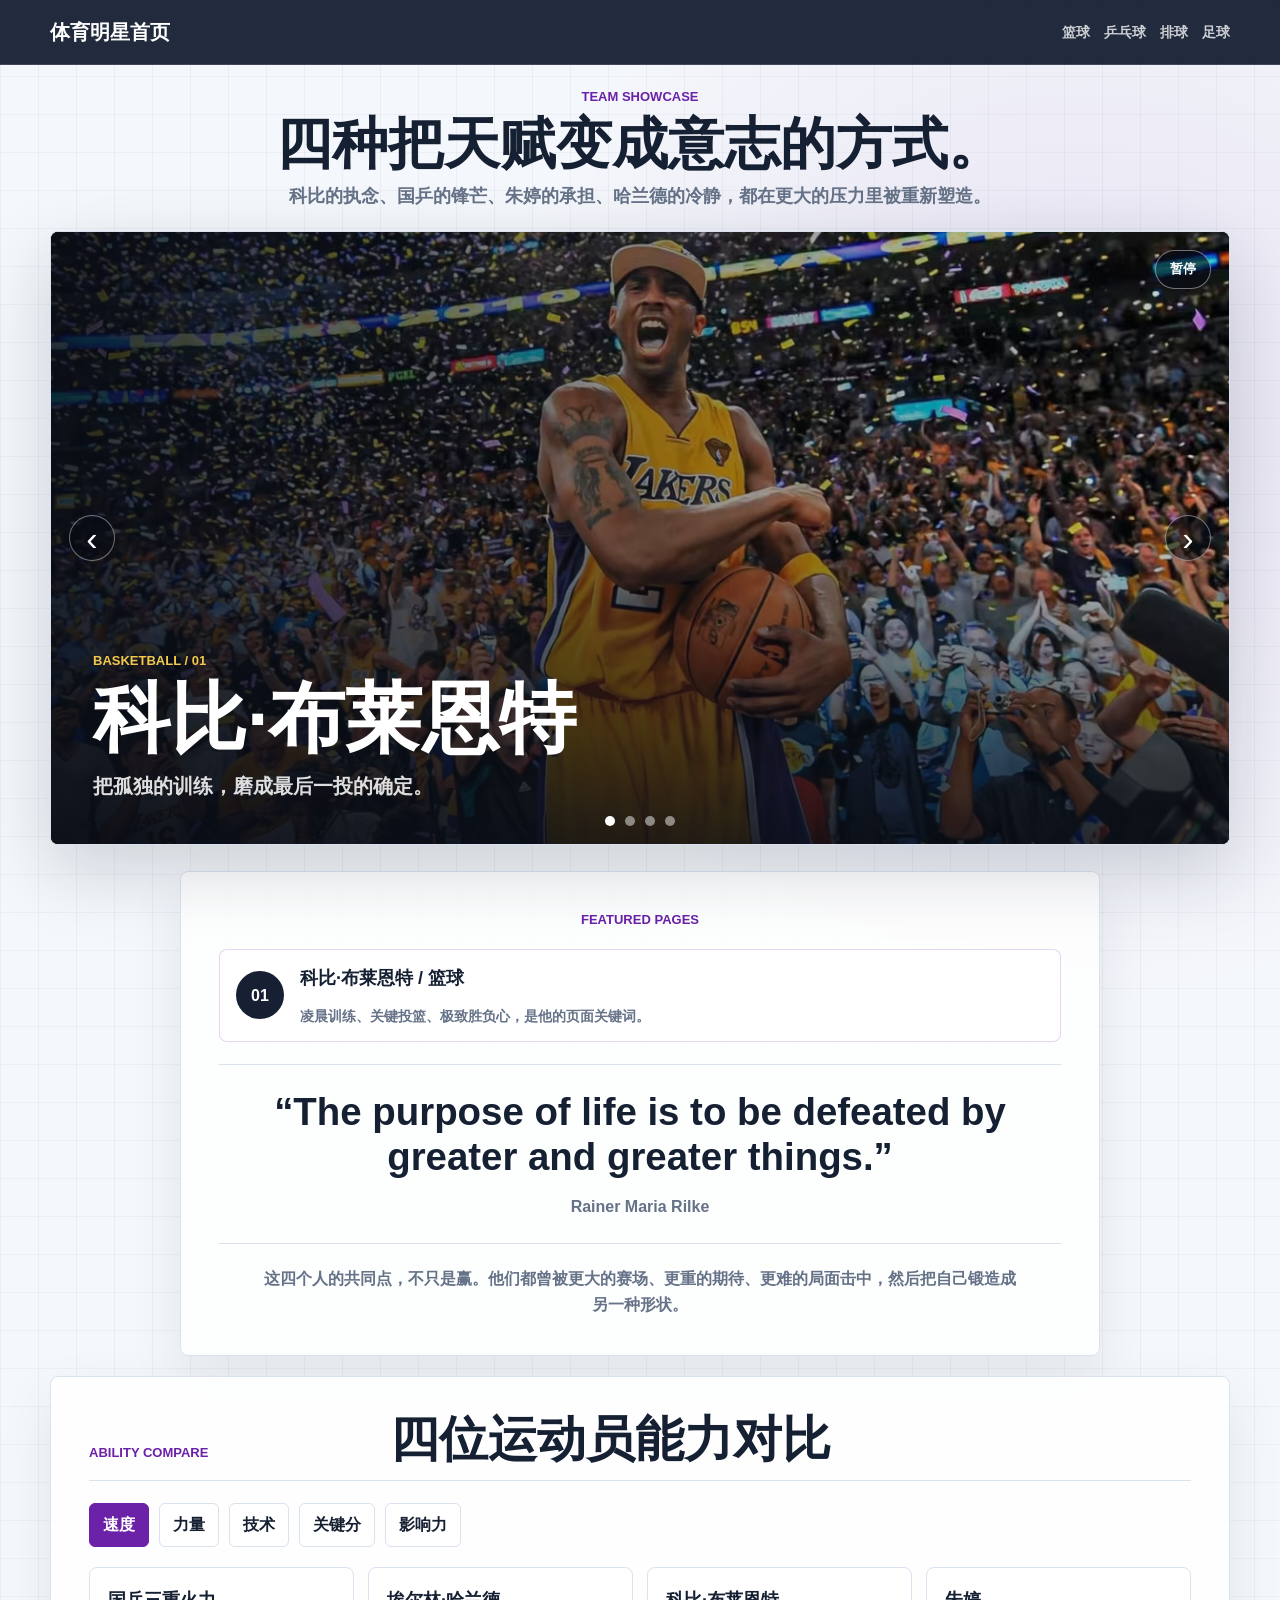
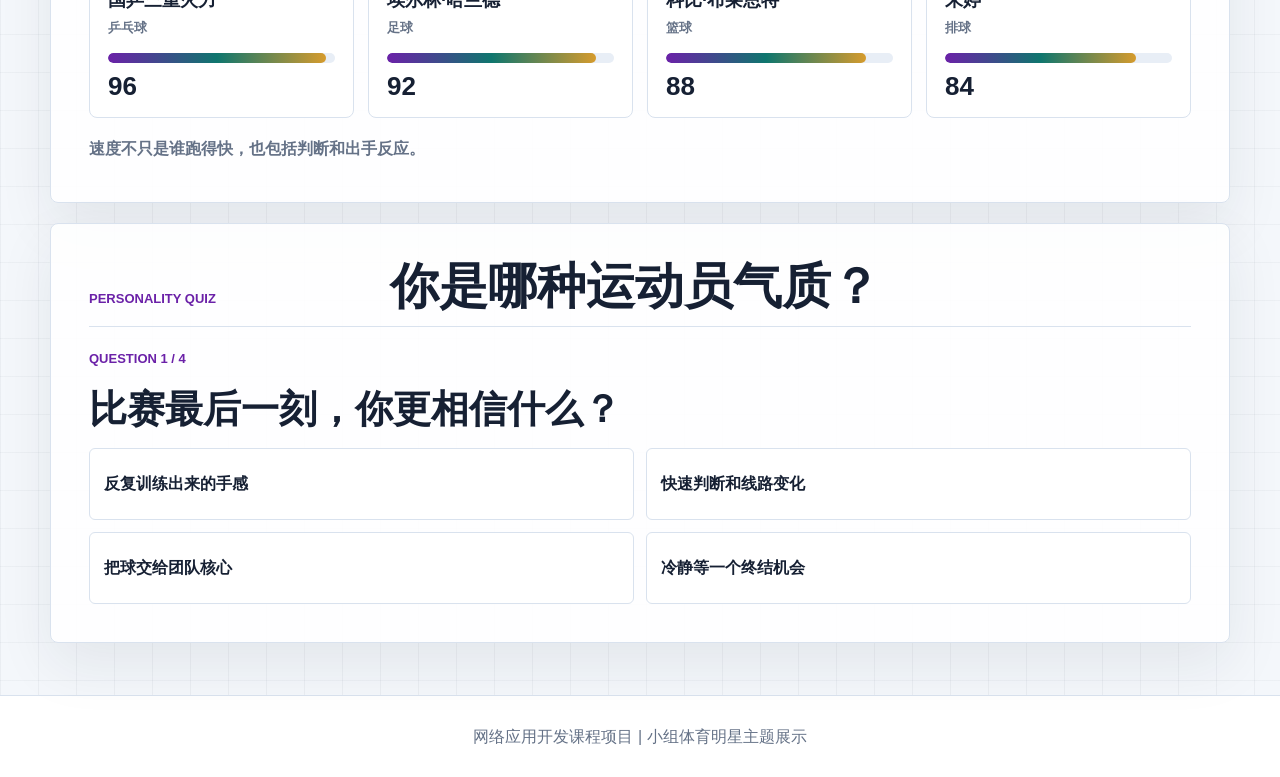
==== commit 56936816: "'wjj修改了乒乓球部分'" ====
--- a/index.html
+++ b/index.html
@@ -60,17 +60,37 @@
 
         <button class="carousel-control carousel-control-prev" id="carouselPrev" type="button" aria-label="上一张">‹</button>
         <button class="carousel-control carousel-control-next" id="carouselNext" type="button" aria-label="下一张">›</button>
+        <button class="carousel-toggle" id="carouselToggle" type="button" aria-label="暂停轮播">暂停</button>
         <div class="carousel-indicators" id="carouselIndicators" aria-label="轮播指示器"></div>
       </div>
     </section>
 
     <section class="carousel-copy-below" aria-labelledby="carousel-title">
       <p class="eyebrow" id="carousel-title">Featured Pages</p>
+      <div class="active-profile" id="activeProfile" aria-live="polite"></div>
       <blockquote class="carouselSignature" id="carouselSignature">
         <p>“The purpose of life is to be defeated by greater and greater things.”</p>
         <cite>Rainer Maria Rilke</cite>
       </blockquote>
       <p class="signature-note">这四个人的共同点，不只是赢。他们都曾被更大的赛场、更重的期待、更难的局面击中，然后把自己锻造成另一种形状。</p>
+    </section>
+
+    <section class="home-panel ability-section" aria-labelledby="ability-title">
+      <div class="section-title-row">
+        <p class="eyebrow">Ability Compare</p>
+        <h2 id="ability-title">四位运动员能力对比</h2>
+      </div>
+      <div class="ability-tabs" id="abilityTabs" role="tablist" aria-label="选择能力项目"></div>
+      <div class="ability-board" id="abilityBoard"></div>
+      <p class="ability-note" id="abilityNote" aria-live="polite"></p>
+    </section>
+
+    <section class="home-panel quiz-section" aria-labelledby="quiz-title">
+      <div class="section-title-row">
+        <p class="eyebrow">Personality Quiz</p>
+        <h2 id="quiz-title">你是哪种运动员气质？</h2>
+      </div>
+      <div class="quiz-card" id="quizCard"></div>
     </section>
   </main>
 
--- a/css/main.css
+++ b/css/main.css
@@ -249,6 +249,27 @@
   right: 18px;
 }
 
+.carousel-toggle {
+  position: absolute;
+  right: 18px;
+  top: 18px;
+  z-index: 6;
+  min-height: 38px;
+  padding: 8px 14px;
+  border: 1px solid rgba(255, 255, 255, 0.42);
+  border-radius: 999px;
+  background: rgba(8, 12, 20, 0.62);
+  color: #ffffff;
+  font: inherit;
+  font-size: 13px;
+  font-weight: 900;
+  cursor: pointer;
+}
+
+.carousel-toggle:hover {
+  background: rgba(8, 12, 20, 0.88);
+}
+
 .carousel-indicators {
   position: absolute;
   left: 50%;
@@ -284,6 +305,43 @@
   text-align: center;
 }
 
+.active-profile {
+  display: grid;
+  grid-template-columns: auto 1fr;
+  gap: 12px 16px;
+  align-items: center;
+  margin: 18px auto 22px;
+  padding: 14px 16px;
+  border: 1px solid rgba(107, 33, 168, 0.18);
+  border-radius: 8px;
+  background: #ffffff;
+  text-align: left;
+}
+
+.profile-badge {
+  grid-row: span 2;
+  width: 48px;
+  height: 48px;
+  display: inline-flex;
+  align-items: center;
+  justify-content: center;
+  border-radius: 50%;
+  background: var(--nav);
+  color: #ffffff;
+  font-weight: 900;
+}
+
+.active-profile strong {
+  display: block;
+  font-size: 18px;
+}
+
+.active-profile span:not(.profile-badge) {
+  color: var(--muted);
+  font-size: 14px;
+  font-weight: 800;
+}
+
 .carousel-copy-below h2 {
   margin: 12px auto 20px;
   max-width: 760px;
@@ -324,6 +382,188 @@
   font-weight: 700;
 }
 
+.home-panel {
+  width: 100%;
+  padding: clamp(24px, 4vw, 38px);
+  border: 1px solid var(--line);
+  border-radius: 8px;
+  background: rgba(255, 255, 255, 0.9);
+  box-shadow: 0 22px 56px rgba(22, 32, 51, 0.08);
+}
+
+.section-title-row {
+  display: grid;
+  grid-template-columns: minmax(130px, 0.34fr) minmax(0, 1fr);
+  gap: clamp(14px, 3vw, 28px);
+  align-items: end;
+  margin-bottom: 22px;
+  padding-bottom: 16px;
+  border-bottom: 1px solid var(--line);
+}
+
+.section-title-row h2 {
+  margin: 0;
+  font-size: clamp(1.7rem, 3.8vw, 3.4rem);
+  line-height: 1;
+  letter-spacing: 0;
+}
+
+.ability-tabs {
+  display: flex;
+  flex-wrap: wrap;
+  gap: 10px;
+  margin-bottom: 20px;
+}
+
+.ability-tabs button,
+.quiz-options button,
+.quiz-reset,
+.quiz-result a {
+  min-height: 40px;
+  border: 1px solid var(--line);
+  border-radius: 6px;
+  background: #ffffff;
+  color: var(--text);
+  font: inherit;
+  font-weight: 900;
+  cursor: pointer;
+}
+
+.ability-tabs button {
+  padding: 8px 13px;
+}
+
+.ability-tabs button.is-active,
+.quiz-options button:hover,
+.quiz-reset:hover {
+  border-color: var(--purple);
+  background: var(--purple);
+  color: #ffffff;
+}
+
+.ability-board {
+  display: grid;
+  grid-template-columns: repeat(4, minmax(0, 1fr));
+  gap: 14px;
+}
+
+.ability-card {
+  padding: 18px;
+  border: 1px solid var(--line);
+  border-radius: 8px;
+  background: #ffffff;
+}
+
+.ability-card strong {
+  display: block;
+  font-size: 18px;
+}
+
+.ability-card small {
+  display: block;
+  margin: 3px 0 14px;
+  color: var(--muted);
+  font-weight: 800;
+}
+
+.ability-meter {
+  height: 10px;
+  border-radius: 999px;
+  background: #e8eef6;
+  overflow: hidden;
+}
+
+.ability-meter span {
+  display: block;
+  width: var(--score);
+  height: 100%;
+  border-radius: inherit;
+  background: linear-gradient(90deg, var(--purple), var(--teal), var(--gold));
+}
+
+.ability-score {
+  margin-top: 10px;
+  font-size: 26px;
+  line-height: 1;
+  font-weight: 900;
+}
+
+.ability-note {
+  min-height: 28px;
+  margin: 18px 0 0;
+  color: var(--muted);
+  font-weight: 800;
+}
+
+.quiz-card {
+  display: grid;
+  gap: 18px;
+}
+
+.quiz-progress {
+  color: var(--purple);
+  font-size: 13px;
+  font-weight: 900;
+  text-transform: uppercase;
+}
+
+.quiz-question {
+  margin: 0;
+  font-size: clamp(1.45rem, 3vw, 2.6rem);
+  line-height: 1.08;
+  font-weight: 900;
+}
+
+.quiz-options {
+  display: grid;
+  grid-template-columns: repeat(2, minmax(0, 1fr));
+  gap: 12px;
+}
+
+.quiz-options button {
+  min-height: 72px;
+  padding: 14px;
+  text-align: left;
+}
+
+.quiz-result {
+  display: grid;
+  gap: 12px;
+}
+
+.quiz-result h3 {
+  margin: 0;
+  font-size: clamp(1.8rem, 3.4vw, 3rem);
+  line-height: 1;
+}
+
+.quiz-result p {
+  margin: 0;
+  color: var(--muted);
+  font-weight: 800;
+}
+
+.quiz-result-actions {
+  display: flex;
+  flex-wrap: wrap;
+  gap: 10px;
+}
+
+.quiz-result a,
+.quiz-reset {
+  display: inline-flex;
+  align-items: center;
+  justify-content: center;
+  padding: 10px 14px;
+  text-decoration: none;
+}
+
+.quiz-result a {
+  border-color: var(--teal);
+  background: var(--teal);
+  color: #ffffff;
+}
+
 .site-footer {
   padding: 28px 16px;
   color: var(--muted);
@@ -383,6 +623,22 @@
   .carousel-copy-below {
     margin-top: 0;
     padding: 22px 18px;
+  }
+
+  .active-profile,
+  .section-title-row,
+  .ability-board,
+  .quiz-options {
+    grid-template-columns: 1fr;
+  }
+
+  .active-profile {
+    text-align: center;
+  }
+
+  .profile-badge {
+    grid-row: auto;
+    margin: 0 auto;
   }
 
   .carousel-slide {
@@ -413,6 +669,11 @@
   .carousel-control-next {
     right: 16px;
   }
+
+  .carousel-toggle {
+    right: 16px;
+    top: 16px;
+  }
 }
 
 @media (prefers-reduced-motion: reduce) {
